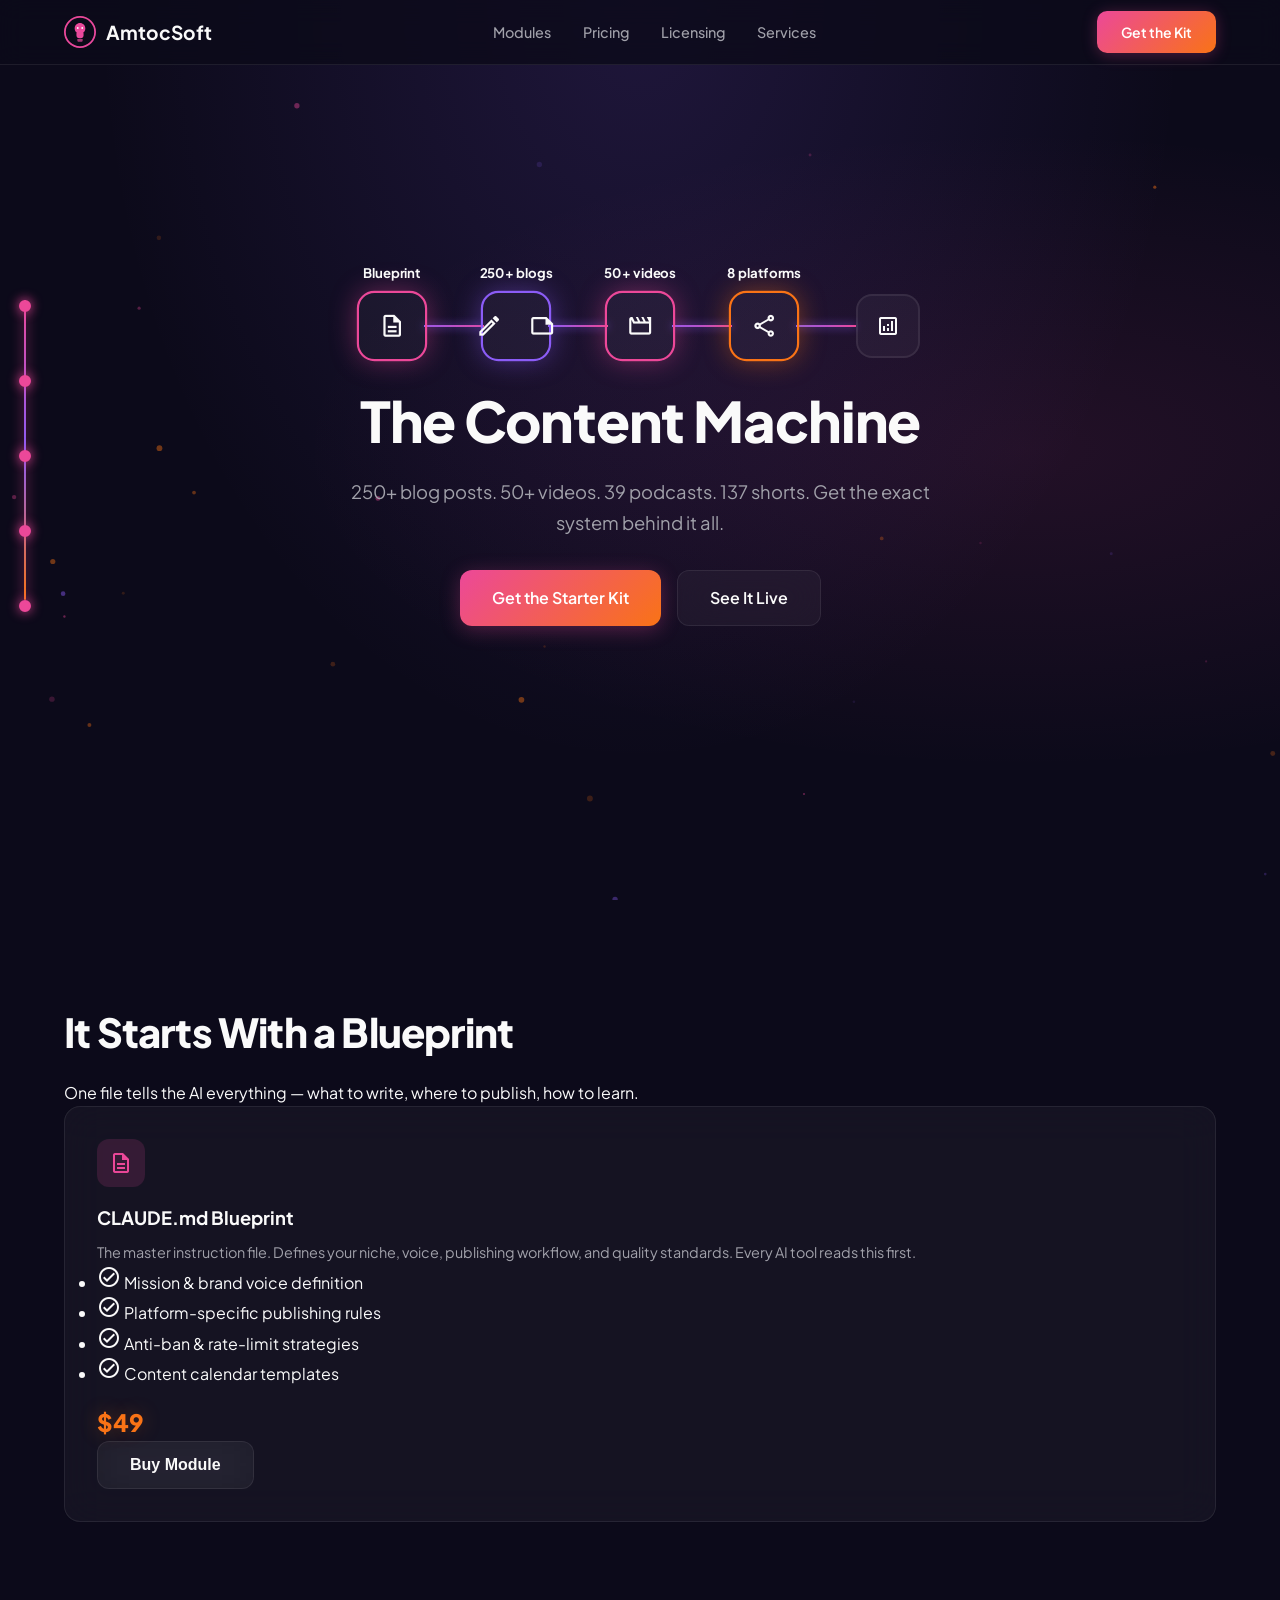
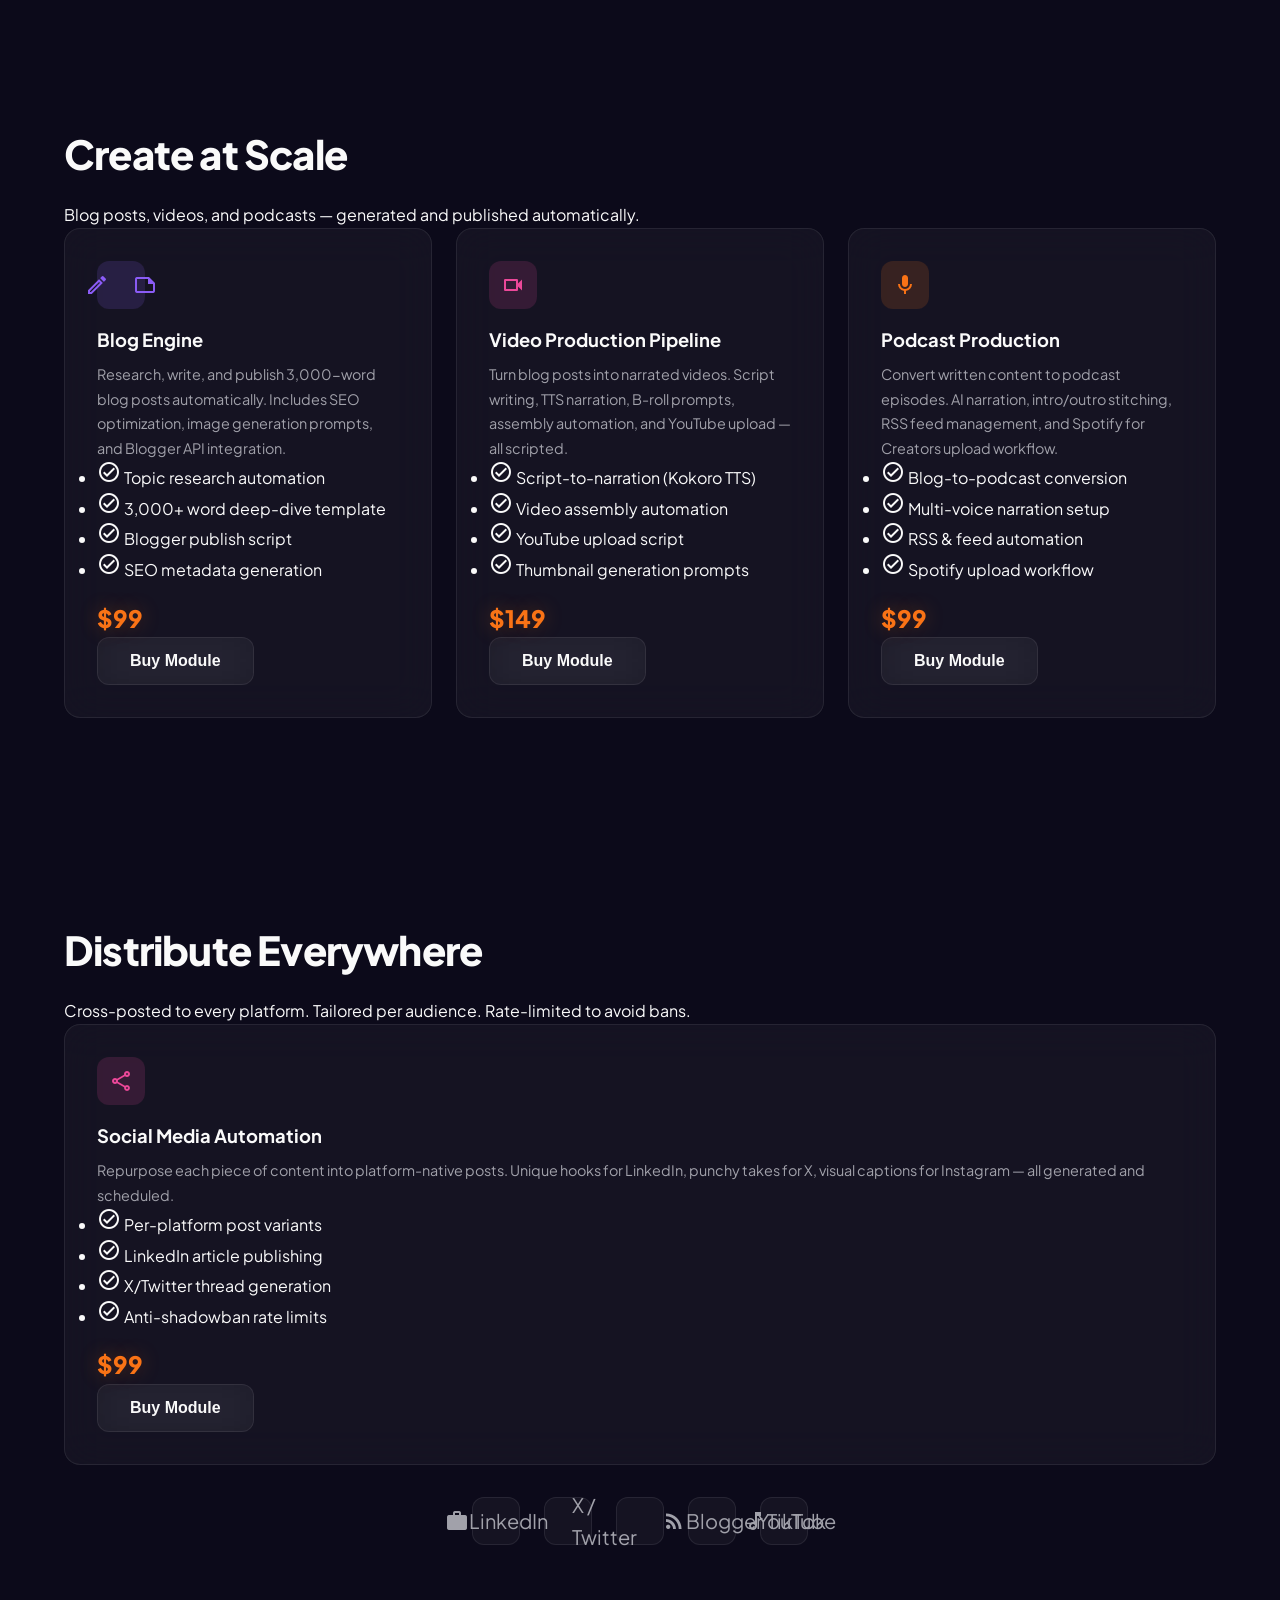
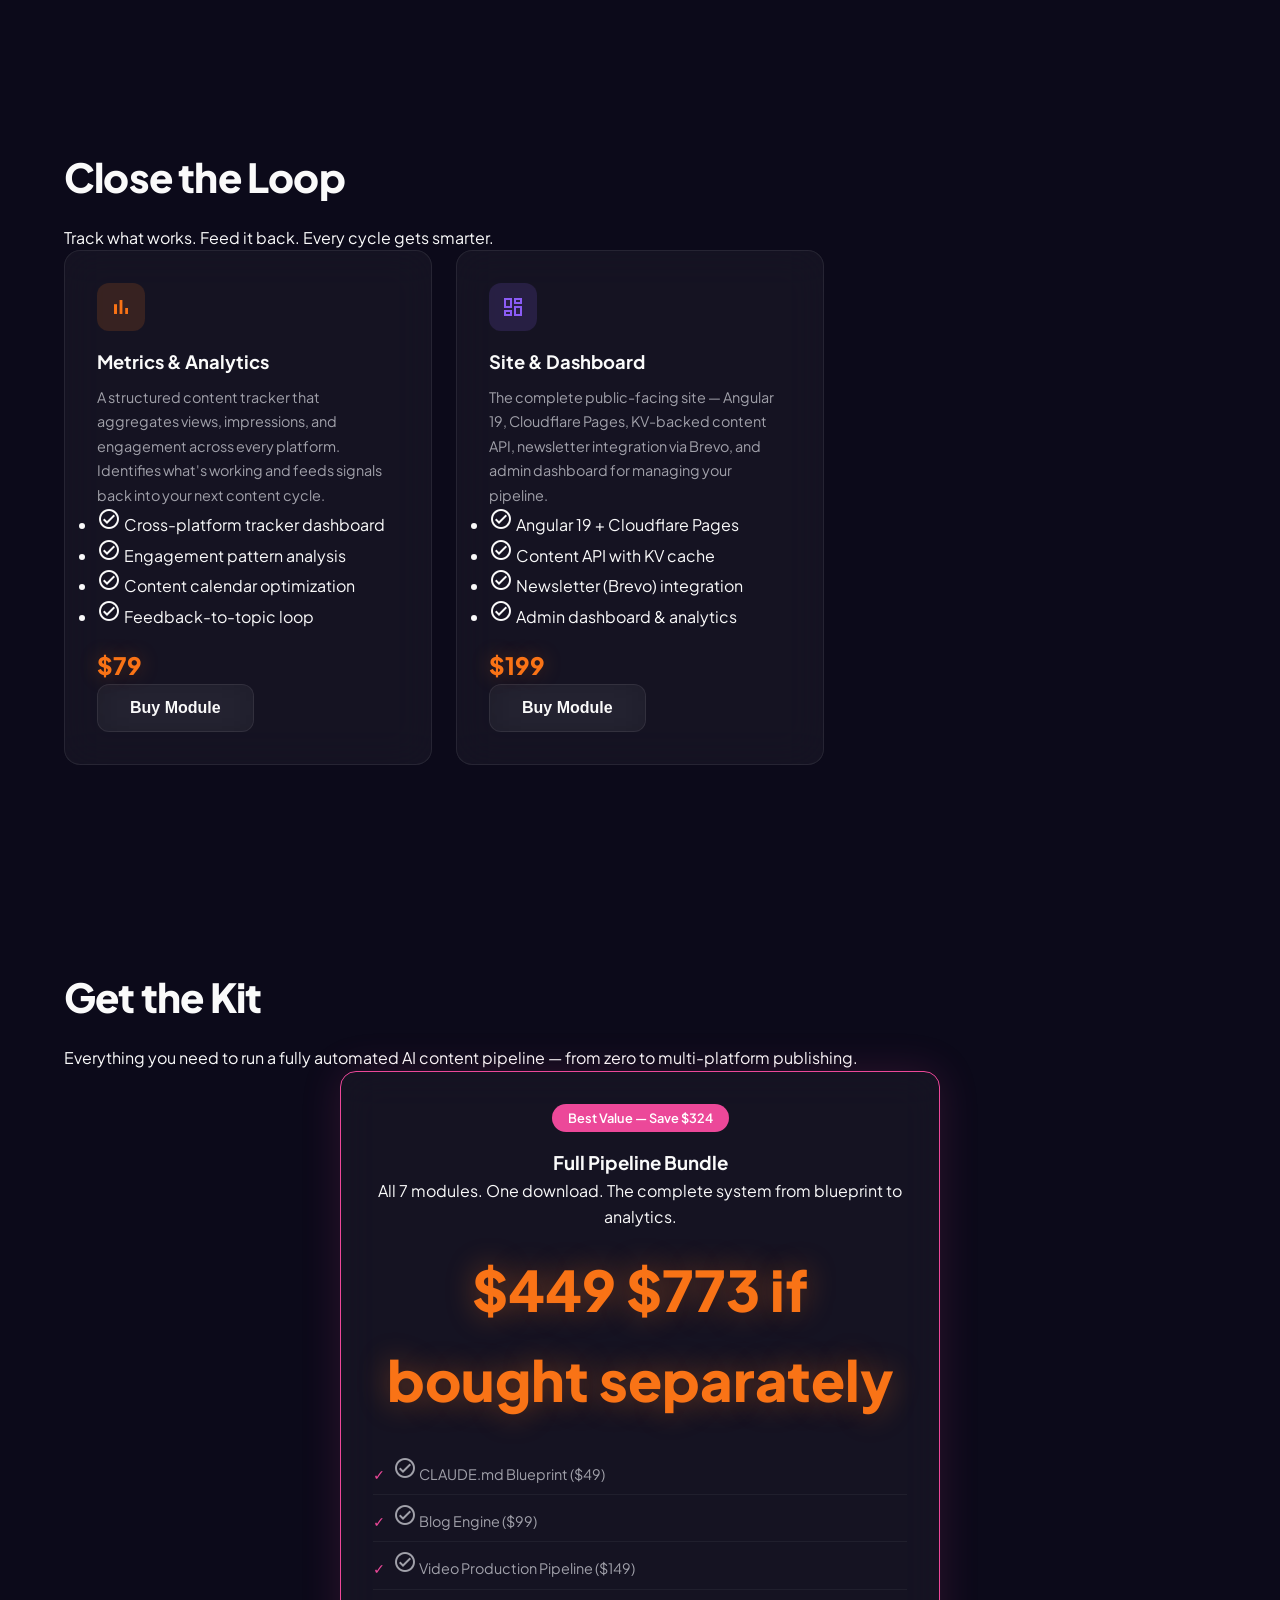
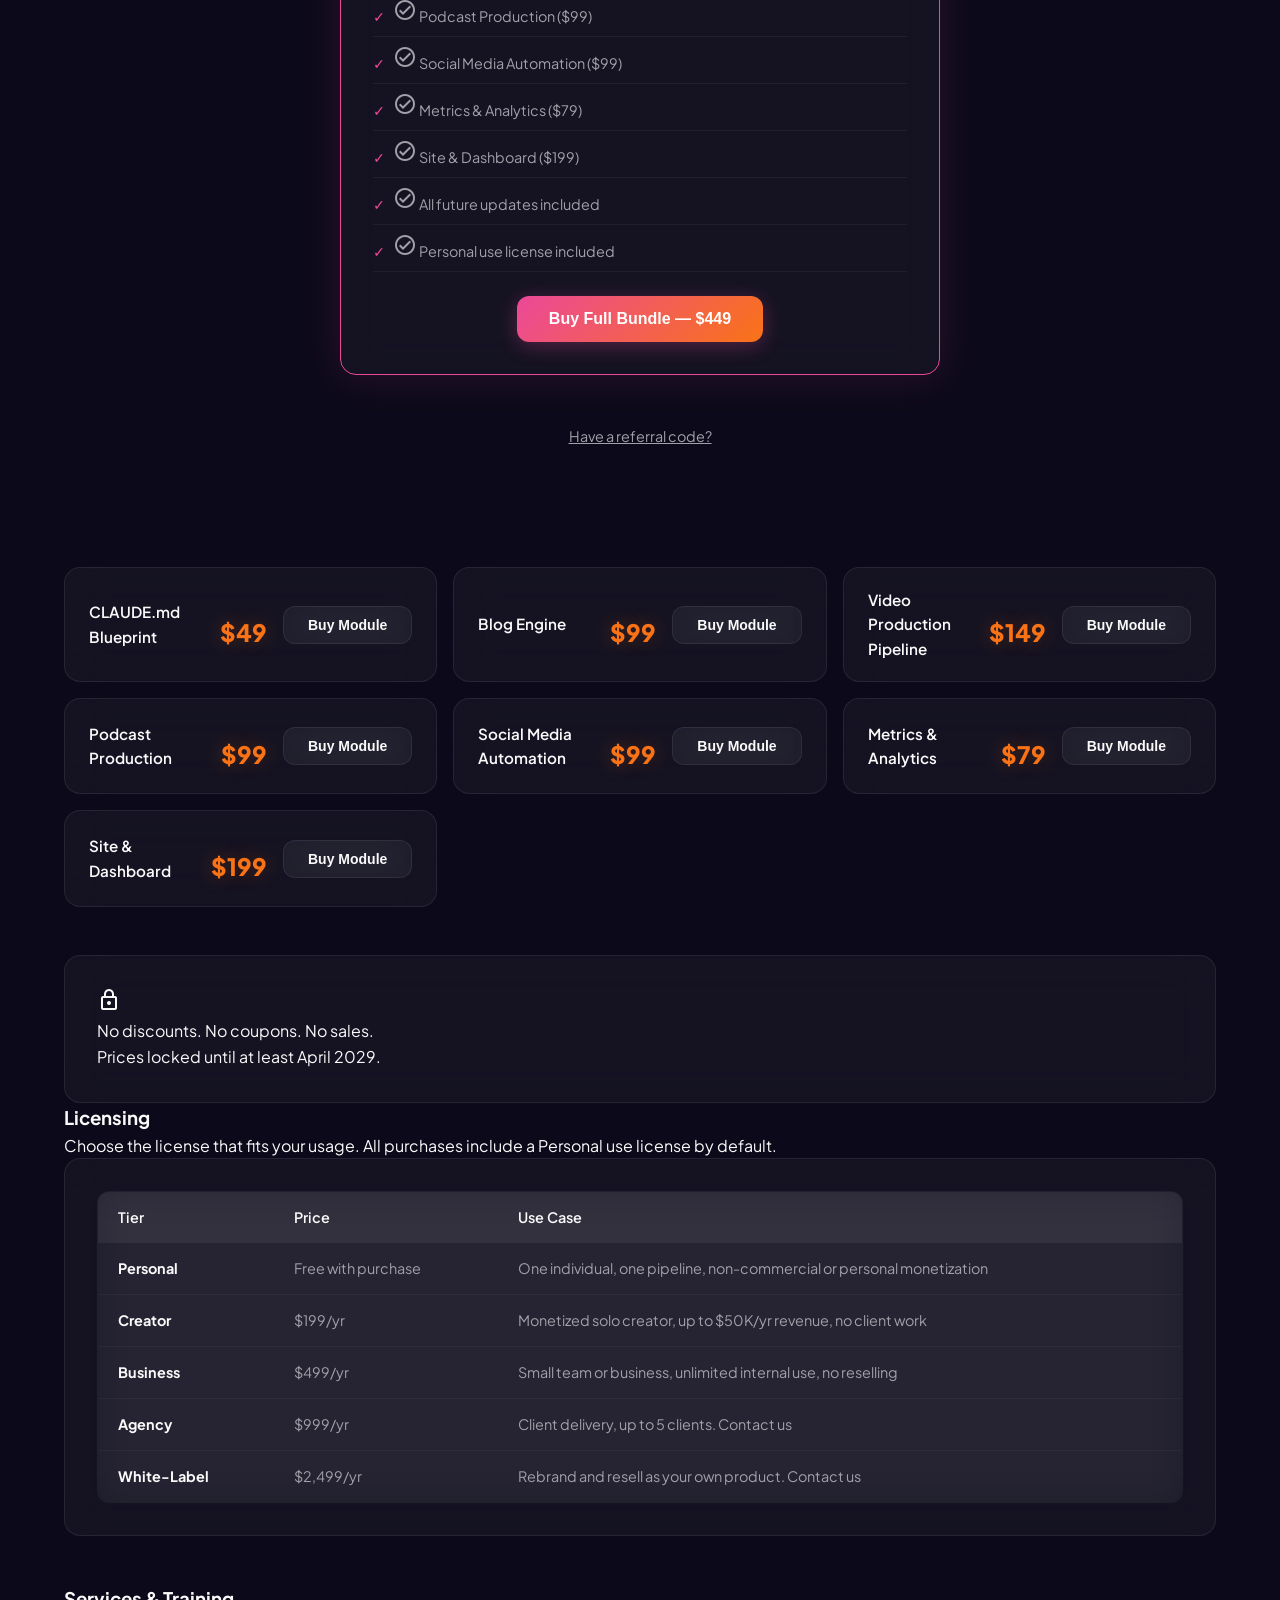
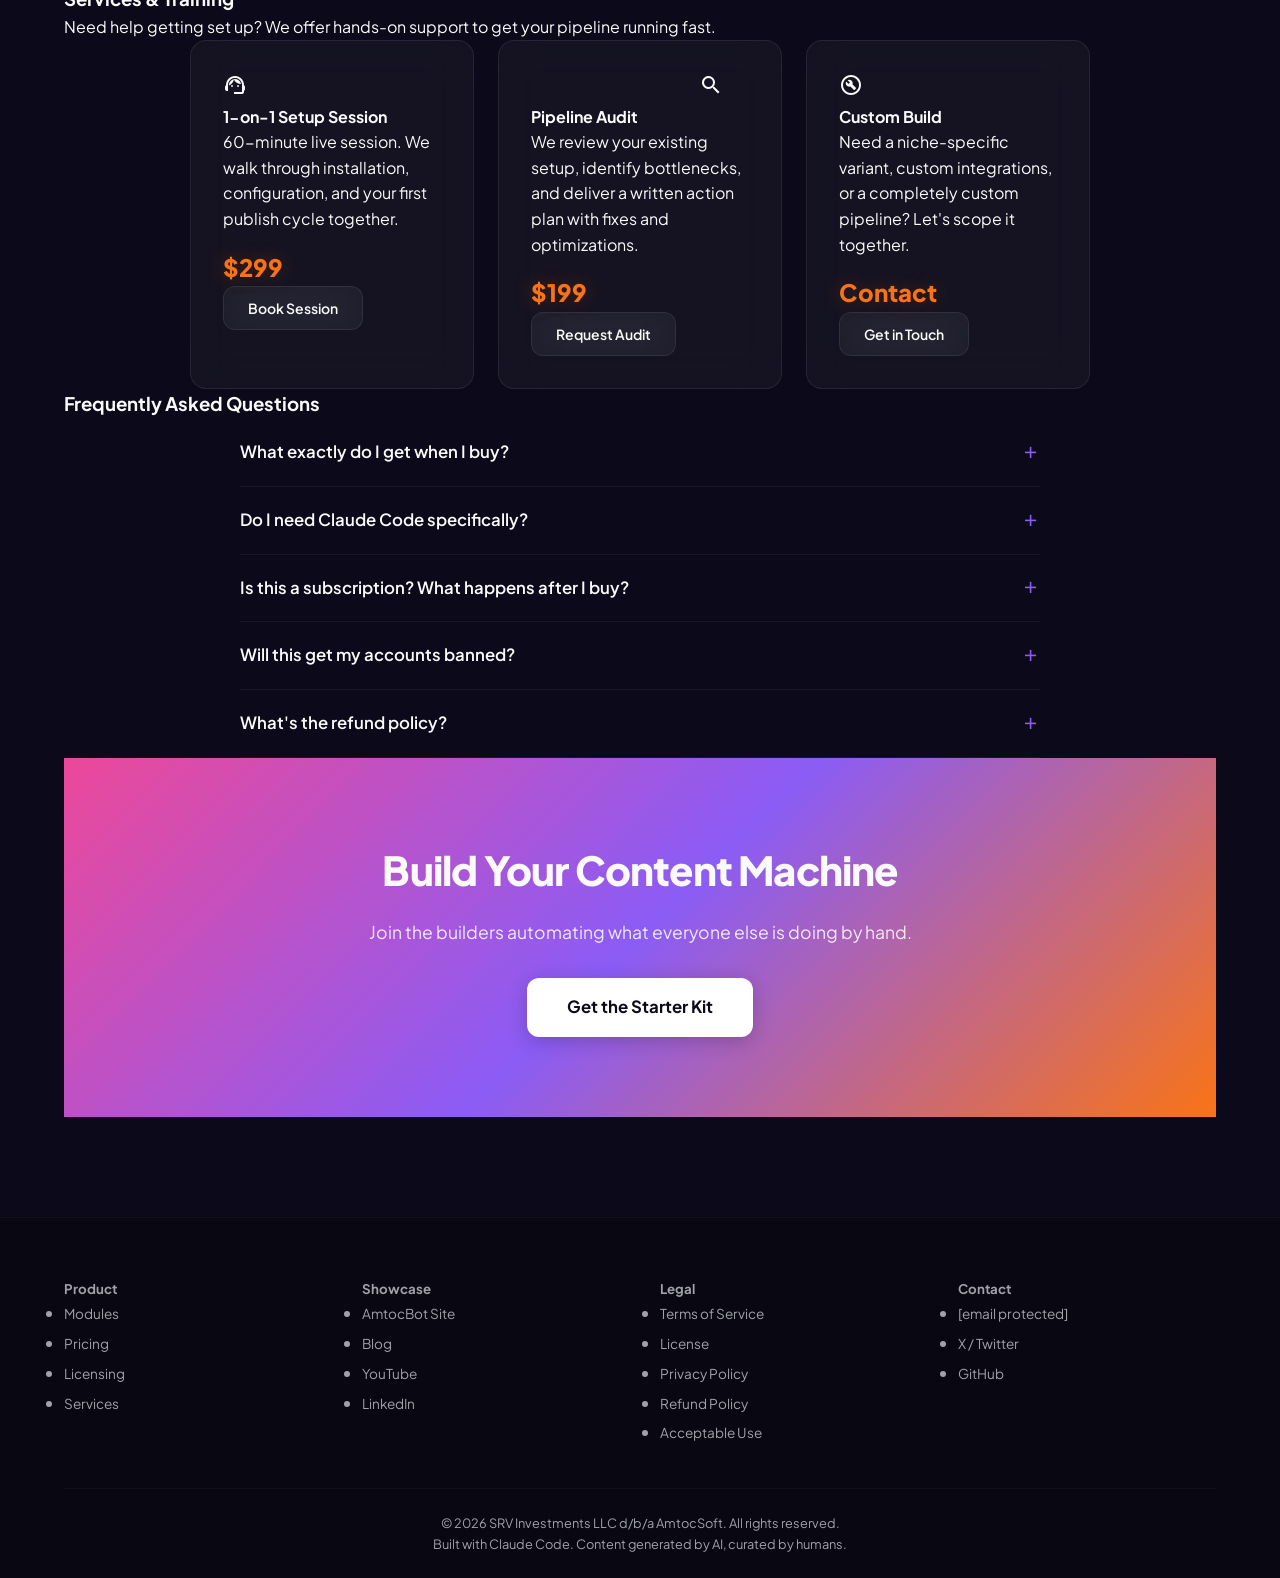
==== index.html @ dbfba42a "Initial commit: recovered amtocsoft.com source amtocsoft.com is deployed via Cloudflare Pages (proje" ====
<!DOCTYPE html>
<html lang="en" data-variant="gamma">
<head>
  <meta charset="UTF-8">
  <meta name="viewport" content="width=device-width, initial-scale=1.0">
  <title>AmtocSoft — Content Automation Pipeline Starter Kit</title>
  <meta name="description" content="250+ blog posts. 50+ videos. 39 podcasts. 137 shorts. Get the exact system, scripts, and templates used to build a fully automated AI content pipeline from scratch.">
  <meta property="og:title" content="AmtocSoft — Content Automation Pipeline Starter Kit">
  <meta property="og:description" content="The complete blueprint for building an AI-powered content machine. Modules, scripts, templates, and automation workflows.">
  <meta property="og:url" content="https://amtocsoft.com">
  <meta property="og:type" content="website">
  <meta name="twitter:card" content="summary_large_image">
  <meta name="twitter:title" content="AmtocSoft — Content Automation Pipeline Starter Kit">
  <meta name="twitter:description" content="250+ blog posts. 50+ videos. 39 podcasts. 137 shorts. The exact system behind it all.">
  <link rel="icon" href="favicon.ico" type="image/x-icon">
  <link rel="preconnect" href="https://fonts.googleapis.com">
  <link rel="preconnect" href="https://fonts.gstatic.com" crossorigin>
  <link href="https://fonts.googleapis.com/css2?family=Plus+Jakarta+Sans:wght@300;400;500;600;700;800&display=swap" rel="stylesheet">
  <link href="https://fonts.googleapis.com/icon?family=Material+Icons+Outlined" rel="stylesheet">
  <link rel="stylesheet" href="styles.css">
</head>
<body>

<!-- Particle overlay -->
<canvas id="particles-canvas"></canvas>

<!-- Pipeline progress indicator (fixed left sidebar) -->
<div class="pipeline-progress">
  <div class="pipe-line">
    <div class="pipe-fill"></div>
  </div>
  <div class="pipe-node active" data-node="0"></div>
  <div class="pipe-node" data-node="1"></div>
  <div class="pipe-node" data-node="2"></div>
  <div class="pipe-node" data-node="3"></div>
  <div class="pipe-node" data-node="4"></div>
</div>

<!-- ========== NAVIGATION ========== -->
<nav class="nav">
  <div class="container">
    <a href="#" class="nav-logo">
      <svg width="32" height="32" viewBox="0 0 36 36" fill="none" xmlns="http://www.w3.org/2000/svg" aria-hidden="true">
        <circle cx="18" cy="18" r="17" stroke="url(#logoGradA)" stroke-width="2"/>
        <path d="M12 14c0-3.3 2.7-6 6-6s6 2.7 6 6c0 2-1 3.8-2.5 4.9.3.2.5.5.5.9v2.2c0 1.7-1.3 3-3 3h-2c-1.7 0-3-1.3-3-3v-2.2c0-.4.2-.7.5-.9C13 17.8 12 16 12 14z" fill="url(#logoGradA)"/>
        <path d="M15 26h6v1.5c0 .8-.7 1.5-1.5 1.5h-3c-.8 0-1.5-.7-1.5-1.5V26z" fill="url(#logoGradA)" opacity="0.7"/>
        <circle cx="15.5" cy="13.5" r="1" fill="white"/>
        <circle cx="20.5" cy="13.5" r="1" fill="white"/>
        <defs>
          <linearGradient id="logoGradA" x1="0" y1="0" x2="36" y2="36">
            <stop offset="0%" stop-color="#ec4899"/>
            <stop offset="50%" stop-color="#8b5cf6"/>
            <stop offset="100%" stop-color="#f97316"/>
          </linearGradient>
        </defs>
      </svg>
      AmtocSoft
    </a>
    <ul class="nav-links">
      <li><a href="#modules">Modules</a></li>
      <li><a href="#pricing">Pricing</a></li>
      <li><a href="#licensing">Licensing</a></li>
      <li><a href="#services">Services</a></li>
    </ul>
    <a href="#stage-5" class="nav-cta">Get the Kit</a>
    <button class="mobile-menu-btn" aria-label="Toggle menu">&#9776;</button>
  </div>
</nav>

<main>

  <!-- ========== HERO — GAMMA: LIVING PIPELINE VARIANT ========== -->
  <section class="hero">
    <div class="container">
      <div class="pipeline-hero">
        <div class="pipeline-node pink">
          <span class="pipeline-stat">Blueprint</span>
          <span class="material-icons-outlined">description</span>
        </div>
        <div class="pipeline-connector"><div class="connector-fill"></div></div>
        <div class="pipeline-node">
          <span class="pipeline-stat">250+ blogs</span>
          <span class="material-icons-outlined">edit_note</span>
        </div>
        <div class="pipeline-connector"><div class="connector-fill"></div></div>
        <div class="pipeline-node pink">
          <span class="pipeline-stat">50+ videos</span>
          <span class="material-icons-outlined">movie</span>
        </div>
        <div class="pipeline-connector"><div class="connector-fill"></div></div>
        <div class="pipeline-node orange">
          <span class="pipeline-stat">8 platforms</span>
          <span class="material-icons-outlined">share</span>
        </div>
        <div class="pipeline-connector"><div class="connector-fill"></div></div>
        <div class="pipeline-node">
          <span class="pipeline-stat">Analytics</span>
          <span class="material-icons-outlined">analytics</span>
        </div>
      </div>
      <h1>The Content Machine</h1>
      <p class="subtitle">250+ blog posts. 50+ videos. 39 podcasts. 137 shorts. Get the exact system behind it all.</p>
      <div class="hero-ctas">
        <a href="#stage-5" class="btn-primary" data-track="hero-get-kit">Get the Starter Kit</a>
        <a href="https://amtocbot.com" class="btn-outline" target="_blank" rel="noopener" data-track="hero-see-live">See It Live</a>
      </div>
    </div>
  </section>

  <!-- ========== STAGE 1: Blueprint ========== -->
  <section class="stage" data-stage="1" id="modules">
    <div class="container">
      <div class="stage-header" data-reveal>
        <h2 class="stage-title">It Starts With a Blueprint</h2>
        <p class="stage-copy">One file tells the AI everything — what to write, where to publish, how to learn.</p>
      </div>
      <div class="stage-content" data-reveal>
        <div class="glass-card module-card">
          <div class="module-icon pink">
            <span class="material-icons-outlined">description</span>
          </div>
          <h3 class="module-name">CLAUDE.md Blueprint</h3>
          <p class="module-desc">The master instruction file. Defines your niche, voice, publishing workflow, and quality standards. Every AI tool reads this first.</p>
          <ul class="module-features">
            <li><span class="material-icons-outlined check">check_circle</span> Mission &amp; brand voice definition</li>
            <li><span class="material-icons-outlined check">check_circle</span> Platform-specific publishing rules</li>
            <li><span class="material-icons-outlined check">check_circle</span> Anti-ban &amp; rate-limit strategies</li>
            <li><span class="material-icons-outlined check">check_circle</span> Content calendar templates</li>
          </ul>
          <div class="module-price">
            <span class="price-tag">$49</span>
          </div>
          <button class="btn-outline" data-module="blueprint" data-track="buy-blueprint">Buy Module</button>
        </div>
      </div>
    </div>
  </section>

  <!-- ========== STAGE 2: Create at Scale ========== -->
  <section class="stage" data-stage="2">
    <div class="container">
      <div class="stage-header" data-reveal>
        <h2 class="stage-title">Create at Scale</h2>
        <p class="stage-copy">Blog posts, videos, and podcasts — generated and published automatically.</p>
      </div>
      <div class="stage-content card-group" data-reveal>
        <div class="glass-card module-card">
          <div class="module-icon purple">
            <span class="material-icons-outlined">edit_note</span>
          </div>
          <h3 class="module-name">Blog Engine</h3>
          <p class="module-desc">Research, write, and publish 3,000-word blog posts automatically. Includes SEO optimization, image generation prompts, and Blogger API integration.</p>
          <ul class="module-features">
            <li><span class="material-icons-outlined check">check_circle</span> Topic research automation</li>
            <li><span class="material-icons-outlined check">check_circle</span> 3,000+ word deep-dive template</li>
            <li><span class="material-icons-outlined check">check_circle</span> Blogger publish script</li>
            <li><span class="material-icons-outlined check">check_circle</span> SEO metadata generation</li>
          </ul>
          <div class="module-price">
            <span class="price-tag">$99</span>
          </div>
          <button class="btn-outline" data-module="blog" data-track="buy-blog">Buy Module</button>
        </div>
        <div class="glass-card module-card">
          <div class="module-icon pink">
            <span class="material-icons-outlined">videocam</span>
          </div>
          <h3 class="module-name">Video Production Pipeline</h3>
          <p class="module-desc">Turn blog posts into narrated videos. Script writing, TTS narration, B-roll prompts, assembly automation, and YouTube upload — all scripted.</p>
          <ul class="module-features">
            <li><span class="material-icons-outlined check">check_circle</span> Script-to-narration (Kokoro TTS)</li>
            <li><span class="material-icons-outlined check">check_circle</span> Video assembly automation</li>
            <li><span class="material-icons-outlined check">check_circle</span> YouTube upload script</li>
            <li><span class="material-icons-outlined check">check_circle</span> Thumbnail generation prompts</li>
          </ul>
          <div class="module-price">
            <span class="price-tag">$149</span>
          </div>
          <button class="btn-outline" data-module="video" data-track="buy-video">Buy Module</button>
        </div>
        <div class="glass-card module-card">
          <div class="module-icon orange">
            <span class="material-icons-outlined">mic</span>
          </div>
          <h3 class="module-name">Podcast Production</h3>
          <p class="module-desc">Convert written content to podcast episodes. AI narration, intro/outro stitching, RSS feed management, and Spotify for Creators upload workflow.</p>
          <ul class="module-features">
            <li><span class="material-icons-outlined check">check_circle</span> Blog-to-podcast conversion</li>
            <li><span class="material-icons-outlined check">check_circle</span> Multi-voice narration setup</li>
            <li><span class="material-icons-outlined check">check_circle</span> RSS &amp; feed automation</li>
            <li><span class="material-icons-outlined check">check_circle</span> Spotify upload workflow</li>
          </ul>
          <div class="module-price">
            <span class="price-tag">$99</span>
          </div>
          <button class="btn-outline" data-module="podcast" data-track="buy-podcast">Buy Module</button>
        </div>
      </div>
    </div>
  </section>

  <!-- ========== STAGE 3: Distribute Everywhere ========== -->
  <section class="stage" data-stage="3">
    <div class="container">
      <div class="stage-header" data-reveal>
        <h2 class="stage-title">Distribute Everywhere</h2>
        <p class="stage-copy">Cross-posted to every platform. Tailored per audience. Rate-limited to avoid bans.</p>
      </div>
      <div class="stage-content" data-reveal>
        <div class="glass-card module-card">
          <div class="module-icon pink">
            <span class="material-icons-outlined">share</span>
          </div>
          <h3 class="module-name">Social Media Automation</h3>
          <p class="module-desc">Repurpose each piece of content into platform-native posts. Unique hooks for LinkedIn, punchy takes for X, visual captions for Instagram — all generated and scheduled.</p>
          <ul class="module-features">
            <li><span class="material-icons-outlined check">check_circle</span> Per-platform post variants</li>
            <li><span class="material-icons-outlined check">check_circle</span> LinkedIn article publishing</li>
            <li><span class="material-icons-outlined check">check_circle</span> X/Twitter thread generation</li>
            <li><span class="material-icons-outlined check">check_circle</span> Anti-shadowban rate limits</li>
          </ul>
          <div class="module-price">
            <span class="price-tag">$99</span>
          </div>
          <button class="btn-outline" data-module="social" data-track="buy-social">Buy Module</button>
        </div>
        <div class="platform-icons" data-reveal>
          <div class="platform-icon">
            <span class="material-icons-outlined">work</span>
            <span>LinkedIn</span>
          </div>
          <div class="platform-icon">
            <span class="material-icons-outlined">tag</span>
            <span>X / Twitter</span>
          </div>
          <div class="platform-icon">
            <span class="material-icons-outlined">smart_display</span>
            <span>YouTube</span>
          </div>
          <div class="platform-icon">
            <span class="material-icons-outlined">rss_feed</span>
            <span>Blogger</span>
          </div>
          <div class="platform-icon">
            <span class="material-icons-outlined">music_note</span>
            <span>TikTok</span>
          </div>
        </div>
      </div>
    </div>
  </section>

  <!-- ========== STAGE 4: Close the Loop ========== -->
  <section class="stage" data-stage="4">
    <div class="container">
      <div class="stage-header" data-reveal>
        <h2 class="stage-title">Close the Loop</h2>
        <p class="stage-copy">Track what works. Feed it back. Every cycle gets smarter.</p>
      </div>
      <div class="stage-content card-group" data-reveal>
        <div class="glass-card module-card">
          <div class="module-icon orange">
            <span class="material-icons-outlined">bar_chart</span>
          </div>
          <h3 class="module-name">Metrics &amp; Analytics</h3>
          <p class="module-desc">A structured content tracker that aggregates views, impressions, and engagement across every platform. Identifies what's working and feeds signals back into your next content cycle.</p>
          <ul class="module-features">
            <li><span class="material-icons-outlined check">check_circle</span> Cross-platform tracker dashboard</li>
            <li><span class="material-icons-outlined check">check_circle</span> Engagement pattern analysis</li>
            <li><span class="material-icons-outlined check">check_circle</span> Content calendar optimization</li>
            <li><span class="material-icons-outlined check">check_circle</span> Feedback-to-topic loop</li>
          </ul>
          <div class="module-price">
            <span class="price-tag">$79</span>
          </div>
          <button class="btn-outline" data-module="metrics" data-track="buy-metrics">Buy Module</button>
        </div>
        <div class="glass-card module-card">
          <div class="module-icon purple">
            <span class="material-icons-outlined">dashboard</span>
          </div>
          <h3 class="module-name">Site &amp; Dashboard</h3>
          <p class="module-desc">The complete public-facing site — Angular 19, Cloudflare Pages, KV-backed content API, newsletter integration via Brevo, and admin dashboard for managing your pipeline.</p>
          <ul class="module-features">
            <li><span class="material-icons-outlined check">check_circle</span> Angular 19 + Cloudflare Pages</li>
            <li><span class="material-icons-outlined check">check_circle</span> Content API with KV cache</li>
            <li><span class="material-icons-outlined check">check_circle</span> Newsletter (Brevo) integration</li>
            <li><span class="material-icons-outlined check">check_circle</span> Admin dashboard &amp; analytics</li>
          </ul>
          <div class="module-price">
            <span class="price-tag">$199</span>
          </div>
          <button class="btn-outline" data-module="site" data-track="buy-site">Buy Module</button>
        </div>
      </div>
    </div>
  </section>

  <!-- ========== STAGE 5: Get the Kit ========== -->
  <section class="stage" id="stage-5" data-reveal>
    <div class="container">

      <!-- Stage Header -->
      <div class="stage-header" data-reveal>
        <h2 class="stage-title">Get the Kit</h2>
        <p class="stage-copy">Everything you need to run a fully automated AI content pipeline — from zero to multi-platform publishing.</p>
      </div>

      <!-- Bundle Card -->
      <div id="pricing" class="glass-card bundle-card" data-reveal>
        <div class="bundle-badge">Best Value — Save $324</div>
        <h3 class="bundle-title">Full Pipeline Bundle</h3>
        <p class="bundle-desc">All 7 modules. One download. The complete system from blueprint to analytics.</p>
        <div class="bundle-price">
          <span class="price-tag large">$449</span>
          <span class="price-compare">$773 if bought separately</span>
        </div>
        <ul class="bundle-features">
          <li><span class="material-icons-outlined check">check_circle</span> CLAUDE.md Blueprint ($49)</li>
          <li><span class="material-icons-outlined check">check_circle</span> Blog Engine ($99)</li>
          <li><span class="material-icons-outlined check">check_circle</span> Video Production Pipeline ($149)</li>
          <li><span class="material-icons-outlined check">check_circle</span> Podcast Production ($99)</li>
          <li><span class="material-icons-outlined check">check_circle</span> Social Media Automation ($99)</li>
          <li><span class="material-icons-outlined check">check_circle</span> Metrics &amp; Analytics ($79)</li>
          <li><span class="material-icons-outlined check">check_circle</span> Site &amp; Dashboard ($199)</li>
          <li><span class="material-icons-outlined check">check_circle</span> All future updates included</li>
          <li><span class="material-icons-outlined check">check_circle</span> Personal use license included</li>
        </ul>
        <button class="btn-primary btn-full" data-module="bundle" data-track="buy-bundle">Buy Full Bundle — $449</button>
      </div>

      <!-- Referral Code -->
      <div class="referral-section section-block" data-reveal>
        <button class="referral-toggle" id="referral-toggle">Have a referral code?</button>
        <div class="referral-input-row" id="referral-input-row">
          <input class="referral-input" id="referral-code-input" type="text" placeholder="REF-XXXXXXXX" maxlength="12" autocomplete="off">
          <button class="referral-apply" id="referral-apply">Apply</button>
        </div>
        <div class="referral-status" id="referral-status"></div>
      </div>

      <!-- Individual Module Grid -->
      <div class="stage-header" data-reveal style="margin-top: 4rem;">
        <h3 class="section-subtitle">Or Buy Individual Modules</h3>
      </div>
      <div class="module-grid" data-reveal>
        <div class="module-buy-card glass-card">
          <h4>CLAUDE.md Blueprint</h4>
          <div class="module-price"><span class="price-tag">$49</span></div>
          <button class="btn-outline btn-sm" data-module="blueprint" data-track="buy-blueprint">Buy Module</button>
        </div>
        <div class="module-buy-card glass-card">
          <h4>Blog Engine</h4>
          <div class="module-price"><span class="price-tag">$99</span></div>
          <button class="btn-outline btn-sm" data-module="blog" data-track="buy-blog">Buy Module</button>
        </div>
        <div class="module-buy-card glass-card">
          <h4>Video Production Pipeline</h4>
          <div class="module-price"><span class="price-tag">$149</span></div>
          <button class="btn-outline btn-sm" data-module="video" data-track="buy-video">Buy Module</button>
        </div>
        <div class="module-buy-card glass-card">
          <h4>Podcast Production</h4>
          <div class="module-price"><span class="price-tag">$99</span></div>
          <button class="btn-outline btn-sm" data-module="podcast" data-track="buy-podcast">Buy Module</button>
        </div>
        <div class="module-buy-card glass-card">
          <h4>Social Media Automation</h4>
          <div class="module-price"><span class="price-tag">$99</span></div>
          <button class="btn-outline btn-sm" data-module="social" data-track="buy-social">Buy Module</button>
        </div>
        <div class="module-buy-card glass-card">
          <h4>Metrics &amp; Analytics</h4>
          <div class="module-price"><span class="price-tag">$79</span></div>
          <button class="btn-outline btn-sm" data-module="metrics" data-track="buy-metrics">Buy Module</button>
        </div>
        <div class="module-buy-card glass-card">
          <h4>Site &amp; Dashboard</h4>
          <div class="module-price"><span class="price-tag">$199</span></div>
          <button class="btn-outline btn-sm" data-module="site" data-track="buy-site">Buy Module</button>
        </div>
      </div>

      <!-- Fixed Price Badge -->
      <div class="price-badge glass-card" data-reveal>
        <span class="material-icons-outlined lock-icon">lock</span>
        <p>No discounts. No coupons. No sales.<br>Prices locked until at least April 2029.</p>
      </div>

      <!-- Licensing Section -->
      <div id="licensing" class="section-block" data-reveal>
        <div class="stage-header">
          <h3 class="section-subtitle">Licensing</h3>
          <p class="stage-copy">Choose the license that fits your usage. All purchases include a Personal use license by default.</p>
        </div>
        <div class="glass-card license-table-wrap">
          <table class="license-table">
            <thead>
              <tr>
                <th>Tier</th>
                <th>Price</th>
                <th>Use Case</th>
              </tr>
            </thead>
            <tbody>
              <tr>
                <td><strong>Personal</strong></td>
                <td class="price-cell">Free <span class="price-note">with purchase</span></td>
                <td>One individual, one pipeline, non-commercial or personal monetization</td>
              </tr>
              <tr>
                <td><strong>Creator</strong></td>
                <td class="price-cell"><span class="price-tag small">$199</span><span class="price-note">/yr</span></td>
                <td>Monetized solo creator, up to $50K/yr revenue, no client work</td>
              </tr>
              <tr>
                <td><strong>Business</strong></td>
                <td class="price-cell"><span class="price-tag small">$499</span><span class="price-note">/yr</span></td>
                <td>Small team or business, unlimited internal use, no reselling</td>
              </tr>
              <tr>
                <td><strong>Agency</strong></td>
                <td class="price-cell"><span class="price-tag small">$999</span><span class="price-note">/yr</span></td>
                <td>Client delivery, up to 5 clients. <a href="/cdn-cgi/l/email-protection#b6ded3dadad9f6d7dbc2d9d5d4d9c298d5d9db" class="contact-link">Contact us</a></td>
              </tr>
              <tr>
                <td><strong>White-Label</strong></td>
                <td class="price-cell"><span class="price-tag small">$2,499</span><span class="price-note">/yr</span></td>
                <td>Rebrand and resell as your own product. <a href="/cdn-cgi/l/email-protection#97fff2fbfbf8d7f6fae3f8f4f5f8e3b9f4f8fa" class="contact-link">Contact us</a></td>
              </tr>
            </tbody>
          </table>
        </div>
      </div>

      <!-- Services Section -->
      <div id="services" class="section-block" data-reveal>
        <div class="stage-header">
          <h3 class="section-subtitle">Services &amp; Training</h3>
          <p class="stage-copy">Need help getting set up? We offer hands-on support to get your pipeline running fast.</p>
        </div>
        <div class="card-group services-grid">
          <div class="glass-card service-card" data-reveal>
            <span class="material-icons-outlined service-icon">support_agent</span>
            <h4>1-on-1 Setup Session</h4>
            <p>60-minute live session. We walk through installation, configuration, and your first publish cycle together.</p>
            <div class="module-price"><span class="price-tag">$299</span></div>
            <a href="https://cal.com/toc-am-2026?subject=Setup+Session" class="btn-outline btn-sm">Book Session</a>
          </div>
          <div class="glass-card service-card" data-reveal>
            <span class="material-icons-outlined service-icon">manage_search</span>
            <h4>Pipeline Audit</h4>
            <p>We review your existing setup, identify bottlenecks, and deliver a written action plan with fixes and optimizations.</p>
            <div class="module-price"><span class="price-tag">$199</span></div>
            <a href="https://cal.com/toc-am-2026?subject=Pipeline+Audit" class="btn-outline btn-sm">Request Audit</a>
          </div>
          <div class="glass-card service-card" data-reveal>
            <span class="material-icons-outlined service-icon">build_circle</span>
            <h4>Custom Build</h4>
            <p>Need a niche-specific variant, custom integrations, or a completely custom pipeline? Let's scope it together.</p>
            <div class="module-price"><span class="price-tag contact">Contact</span></div>
            <a href="https://cal.com/toc-am-2026?subject=Custom+Build" class="btn-outline btn-sm">Get in Touch</a>
          </div>
        </div>
      </div>

      <!-- Reviews Section -->
      <div class="reviews-section section-block hidden" id="reviews-section" data-reveal>
        <div class="stage-header">
          <h3 class="section-subtitle">What Buyers Are Saying</h3>
        </div>
        <div class="reviews-grid" id="reviews-grid"></div>
        <div style="text-align:center; margin-top:1rem;">
          <button class="review-leave-link" id="review-leave-btn">Leave a review &#x2192;</button>
        </div>
        <div class="review-form-section hidden" id="review-form-section">
          <h4>Share Your Experience</h4>
          <div class="star-rating">
            <span>&#9733;</span><span>&#9733;</span><span>&#9733;</span><span>&#9733;</span><span>&#9733;</span>
          </div>
          <div class="review-form">
            <input type="text" name="title" placeholder="Review title (max 100 chars)" maxlength="100">
            <textarea name="body" placeholder="Your review (max 500 chars)" maxlength="500"></textarea>
            <div class="form-row">
              <input type="text" name="name" placeholder="Your name">
              <input type="email" name="email" placeholder="Your email (not shown)">
            </div>
            <input type="hidden" name="module" value="">
            <button class="review-form-submit">Submit Review</button>
            <div class="review-form-status"></div>
          </div>
        </div>
      </div>

      <!-- FAQ Section -->
      <div class="section-block" data-reveal>
        <div class="stage-header">
          <h3 class="section-subtitle">Frequently Asked Questions</h3>
        </div>
        <div class="faq-list">

          <div class="faq-item">
            <button class="faq-question">
              What exactly do I get when I buy?
              <span class="faq-icon material-icons-outlined">add</span>
            </button>
            <div class="faq-answer">
              <p>You get a ZIP download containing all the Markdown files, Python scripts, prompt templates, session logs, and workflow documentation that power the AmtocSoft pipeline. Everything is fully readable — no compiled code, no black boxes. You can study it, adapt it, and run it with Claude Code or any compatible AI coding tool.</p>
            </div>
          </div>

          <div class="faq-item">
            <button class="faq-question">
              Do I need Claude Code specifically?
              <span class="faq-icon material-icons-outlined">add</span>
            </button>
            <div class="faq-answer">
              <p>The system is designed and tested with Claude Code (Anthropic's CLI). Many workflows will adapt to other AI coding tools like Cursor or Copilot, but you'll get the best results with Claude Code. A Claude Pro subscription ($20/mo) is recommended for the best throughput.</p>
            </div>
          </div>

          <div class="faq-item">
            <button class="faq-question">
              Is this a subscription? What happens after I buy?
              <span class="faq-icon material-icons-outlined">add</span>
            </button>
            <div class="faq-answer">
              <p>The modules are one-time purchases. Licensing tiers (Creator and above) are annual. There are no hidden fees. You receive the files, they're yours. Future updates to the bundle are included for bundle purchasers.</p>
            </div>
          </div>

          <div class="faq-item">
            <button class="faq-question">
              Will this get my accounts banned?
              <span class="faq-icon material-icons-outlined">add</span>
            </button>
            <div class="faq-answer">
              <p>The system is built around platform-safe publishing. Rate limits, unique content per platform, and human-in-the-loop review steps are baked in. The CLAUDE.md Blueprint includes explicit anti-ban strategies. That said, AI content policies vary and evolve — you are responsible for complying with each platform's terms of service.</p>
            </div>
          </div>

          <div class="faq-item">
            <button class="faq-question">
              What's the refund policy?
              <span class="faq-icon material-icons-outlined">add</span>
            </button>
            <div class="faq-answer">
              <p>Digital downloads are non-refundable once delivered. If you experience a technical issue with delivery, contact <a href="/cdn-cgi/l/email-protection#422a272e2e2d02232f362d21202d366c212d2f"><span class="__cf_email__" data-cfemail="771f121b1b1837161a0318141518035914181a">[email&#160;protected]</span></a> within 7 days. See the full <a href="/refund-policy">Refund Policy</a> for details.</p>
            </div>
          </div>

        </div>
      </div>

      <!-- Final CTA -->
      <div class="final-cta" data-reveal>
        <h2>Build Your Content Machine</h2>
        <p>Join the builders automating what everyone else is doing by hand.</p>
        <a href="#pricing" class="btn-white" data-track="final-cta-get-kit">Get the Starter Kit</a>
      </div>

    </div>
  </section>

</main>

<!-- ========== FOOTER ========== -->
<footer class="footer">
  <div class="container">
    <div class="footer-grid">
      <div class="footer-col">
        <h5 class="footer-heading">Product</h5>
        <ul>
          <li><a href="#modules">Modules</a></li>
          <li><a href="#pricing">Pricing</a></li>
          <li><a href="#licensing">Licensing</a></li>
          <li><a href="#services">Services</a></li>
        </ul>
      </div>
      <div class="footer-col">
        <h5 class="footer-heading">Showcase</h5>
        <ul>
          <li><a href="https://amtocbot.com" target="_blank" rel="noopener">AmtocBot Site</a></li>
          <li><a href="https://amtocsoft.blogspot.com" target="_blank" rel="noopener">Blog</a></li>
          <li><a href="https://youtube.com/@quietsentinelshadow" target="_blank" rel="noopener">YouTube</a></li>
          <li><a href="https://linkedin.com/in/toc-am-b301373b4/" target="_blank" rel="noopener">LinkedIn</a></li>
        </ul>
      </div>
      <div class="footer-col">
        <h5 class="footer-heading">Legal</h5>
        <ul>
          <li><a href="/terms">Terms of Service</a></li>
          <li><a href="/license">License</a></li>
          <li><a href="/privacy">Privacy Policy</a></li>
          <li><a href="/refund-policy">Refund Policy</a></li>
          <li><a href="/acceptable-use">Acceptable Use</a></li>
        </ul>
      </div>
      <div class="footer-col">
        <h5 class="footer-heading">Contact</h5>
        <ul>
          <li><a href="/cdn-cgi/l/email-protection#68000d0404072809051c070b0a071c460b0705"><span class="__cf_email__" data-cfemail="2b434e4747446b4a465f444849445f05484446">[email&#160;protected]</span></a></li>
          <li><a href="https://x.com/AmToc96282" target="_blank" rel="noopener">X / Twitter</a></li>
          <li><a href="https://github.com/amtocbot-droid" target="_blank" rel="noopener">GitHub</a></li>
        </ul>
      </div>
    </div>
    <div class="footer-bottom">
      <p>&copy; 2026 SRV Investments LLC d/b/a AmtocSoft. All rights reserved.</p>
      <p class="footer-note">Built with Claude Code. Content generated by AI, curated by humans.</p>
    </div>
  </div>
</footer>

<script data-cfasync="false" src="/cdn-cgi/scripts/5c5dd728/cloudflare-static/email-decode.min.js"></script><script src="https://js.stripe.com/v3/"></script>
<script src="script.js"></script>
<script src="analytics.js"></script>
</body>
</html>
---- styles.css ----
/* ============================
   1. Design Tokens
   ============================ */
:root {
  /* Backgrounds */
  --bg-deep: #0c0a1a;
  --bg-surface: #110e24;
  --bg-card: rgba(255, 255, 255, 0.04);

  /* Neon accents */
  --glow-pink: #ec4899;
  --glow-purple: #8b5cf6;
  --glow-orange: #f97316;
  --glow-coral: #fb7185;

  /* Text */
  --text-primary: #fafafa;
  --text-secondary: #a1a1aa;
  --text-dim: #52525b;

  /* Glass */
  --glass-border: rgba(255, 255, 255, 0.08);
  --glass-border-hover: rgba(255, 255, 255, 0.15);
  --glass-blur: blur(20px);

  /* Fonts */
  --font-sans: 'Plus Jakarta Sans', system-ui, sans-serif;
  --font-mono: 'JetBrains Mono', 'Fira Code', monospace;
}

/* ============================
   2. Reset & Base
   ============================ */
*, *::before, *::after { box-sizing: border-box; margin: 0; padding: 0; }
html { scroll-behavior: smooth; }
body {
  background: var(--bg-deep);
  color: var(--text-primary);
  font-family: var(--font-sans);
  line-height: 1.6;
  -webkit-font-smoothing: antialiased;
  overflow-x: hidden;
}
img { max-width: 100%; display: block; }
a { color: inherit; text-decoration: none; }

/* ============================
   3. Layout
   ============================ */
.container { max-width: 1200px; margin: 0 auto; padding: 0 24px; }
.stage { padding: 100px 0; min-height: 80vh; position: relative; }

/* ============================
   4. Navigation
   ============================ */
.nav {
  position: fixed;
  top: 0; left: 0; right: 0;
  z-index: 1000;
  backdrop-filter: blur(12px);
  -webkit-backdrop-filter: blur(12px);
  background: rgba(12, 10, 26, 0.8);
  border-bottom: 1px solid var(--glass-border);
  transition: box-shadow 0.3s ease;
}
.nav.scrolled { box-shadow: 0 2px 20px rgba(0, 0, 0, 0.3); }
.nav .container {
  display: flex; justify-content: space-between; align-items: center; height: 64px;
}
.nav-logo {
  display: flex; align-items: center; gap: 10px;
  font-weight: 700; font-size: 1.2rem; color: var(--text-primary);
}
.nav-links { display: none; list-style: none; gap: 32px; }
.nav-links a {
  color: var(--text-secondary); font-size: 0.9rem; font-weight: 500;
  transition: color 0.2s ease;
}
.nav-links a:hover { color: var(--glow-pink); }
.nav-cta {
  display: inline-flex; align-items: center;
  background: linear-gradient(135deg, var(--glow-pink), var(--glow-orange));
  color: white; padding: 10px 24px; border-radius: 10px;
  font-weight: 600; font-size: 0.875rem; border: none; cursor: pointer;
  transition: transform 0.2s ease, box-shadow 0.2s ease;
  box-shadow: 0 2px 15px rgba(236, 72, 153, 0.3);
}
.nav-cta:hover {
  transform: translateY(-1px);
  box-shadow: 0 4px 20px rgba(236, 72, 153, 0.45);
}
.mobile-menu-btn {
  display: block; background: none; border: none;
  font-size: 1.5rem; cursor: pointer; color: var(--text-primary); padding: 4px;
}

/* ============================
   5. Hero (shared)
   ============================ */
.hero {
  min-height: 100vh; display: flex; align-items: center; justify-content: center;
  text-align: center; position: relative; overflow: hidden;
  padding: 80px 0 60px;
  background: radial-gradient(ellipse at 50% 0%, rgba(139, 92, 246, 0.15) 0%, transparent 60%),
              radial-gradient(ellipse at 80% 50%, rgba(236, 72, 153, 0.1) 0%, transparent 50%),
              var(--bg-deep);
}
.hero .container { position: relative; z-index: 2; }
.hero h1 {
  font-size: 2.2rem; font-weight: 800; line-height: 1.1;
  max-width: 800px; margin: 0 auto; letter-spacing: -0.02em;
}
.hero p.subtitle {
  font-size: 1rem; color: var(--text-secondary);
  max-width: 600px; margin: 24px auto 0; line-height: 1.7;
}
.hero-ctas {
  display: flex; gap: 16px; justify-content: center; margin-top: 32px; flex-wrap: wrap;
}
#particles-canvas {
  position: fixed; top: 0; left: 0; width: 100%; height: 100%;
  z-index: 1; pointer-events: none;
}

/* ============================
   6. Buttons
   ============================ */
.btn-primary {
  display: inline-flex; align-items: center; justify-content: center;
  background: linear-gradient(135deg, var(--glow-pink), var(--glow-orange));
  color: white; padding: 14px 32px; border-radius: 12px;
  font-weight: 600; font-size: 1rem; border: none; cursor: pointer;
  transition: transform 0.2s ease, box-shadow 0.2s ease;
  box-shadow: 0 4px 20px rgba(236, 72, 153, 0.3);
}
.btn-primary:hover {
  transform: translateY(-2px);
  box-shadow: 0 8px 30px rgba(236, 72, 153, 0.45);
}
.btn-outline {
  display: inline-flex; align-items: center; justify-content: center;
  background: var(--bg-card); backdrop-filter: var(--glass-blur);
  -webkit-backdrop-filter: var(--glass-blur);
  border: 1px solid var(--glass-border); color: var(--text-primary);
  padding: 14px 32px; border-radius: 12px; font-weight: 600; font-size: 1rem;
  cursor: pointer; transition: border-color 0.2s ease, background 0.2s ease;
}
.btn-outline:hover {
  border-color: var(--glass-border-hover);
  background: rgba(255, 255, 255, 0.06);
}
.btn-sm { padding: 10px 24px; font-size: 0.875rem; }
.btn-block { width: 100%; }

/* ============================
   7. Glass Card
   ============================ */
.glass-card {
  background: var(--bg-card); backdrop-filter: var(--glass-blur);
  -webkit-backdrop-filter: var(--glass-blur);
  border: 1px solid var(--glass-border); border-radius: 16px; padding: 32px;
  transition: border-color 0.3s ease, box-shadow 0.3s ease, transform 0.3s ease;
}
.glass-card:hover {
  border-color: var(--glass-border-hover);
  box-shadow: 0 8px 32px rgba(0, 0, 0, 0.3);
  transform: translateY(-4px);
}

/* ============================
   8. Pipeline Progress Indicator
   ============================ */
.pipeline-progress {
  position: fixed; left: 24px; top: 50%; transform: translateY(-50%);
  z-index: 100; display: none;
}
.pipeline-progress .pipe-line {
  width: 2px; height: 300px; background: rgba(255, 255, 255, 0.06);
  border-radius: 1px; position: relative;
}
.pipeline-progress .pipe-fill {
  position: absolute; top: 0; left: 0; width: 100%;
  height: 0%; border-radius: 1px;
  background: linear-gradient(180deg, var(--glow-pink), var(--glow-purple), var(--glow-orange));
  box-shadow: 0 0 12px var(--glow-pink);
  transition: height 0.6s ease;
}
.pipeline-progress .pipe-node {
  width: 12px; height: 12px; border-radius: 50%;
  background: rgba(255, 255, 255, 0.1); border: 2px solid rgba(255, 255, 255, 0.1);
  position: absolute; left: -5px;
  transition: background 0.4s ease, border-color 0.4s ease, box-shadow 0.4s ease;
}
.pipeline-progress .pipe-node.active {
  background: var(--glow-pink); border-color: var(--glow-pink);
  box-shadow: 0 0 12px var(--glow-pink);
}
.pipeline-progress .pipe-node:nth-child(3) { top: 0; }
.pipeline-progress .pipe-node:nth-child(4) { top: 25%; }
.pipeline-progress .pipe-node:nth-child(5) { top: 50%; }
.pipeline-progress .pipe-node:nth-child(6) { top: 75%; }
.pipeline-progress .pipe-node:nth-child(7) { top: 100%; }

/* ============================
   9. Stage Animations
   ============================ */
.stage-content { opacity: 0; transform: translateY(40px); transition: opacity 0.8s ease, transform 0.8s ease; }
.stage.stage-active .stage-content { opacity: 1; transform: translateY(0); }

.stage-title {
  font-size: 2.2rem; font-weight: 800; letter-spacing: -0.02em; margin-bottom: 16px;
}
.stage-subtitle {
  color: var(--text-secondary); font-size: 1.1rem; max-width: 600px;
  margin-bottom: 48px; line-height: 1.7;
}

/* Staggered card entrance */
.card-group .glass-card { opacity: 0; transform: translateY(30px); }
.stage.stage-active .card-group .glass-card {
  opacity: 1; transform: translateY(0);
}
.stage.stage-active .card-group .glass-card:nth-child(1) { transition-delay: 0.1s; }
.stage.stage-active .card-group .glass-card:nth-child(2) { transition-delay: 0.25s; }
.stage.stage-active .card-group .glass-card:nth-child(3) { transition-delay: 0.4s; }

.card-group {
  display: grid; grid-template-columns: 1fr; gap: 24px;
}

/* ============================
   10. Module Cards
   ============================ */
.module-icon {
  width: 48px; height: 48px; border-radius: 12px;
  display: flex; align-items: center; justify-content: center;
  font-size: 24px; margin-bottom: 16px;
}
.module-icon.pink { background: rgba(236, 72, 153, 0.15); color: var(--glow-pink); }
.module-icon.purple { background: rgba(139, 92, 246, 0.15); color: var(--glow-purple); }
.module-icon.orange { background: rgba(249, 115, 22, 0.15); color: var(--glow-orange); }
.module-icon.coral { background: rgba(251, 113, 133, 0.15); color: var(--glow-coral); }

.module-card h3 { font-size: 1.15rem; font-weight: 700; margin-bottom: 8px; }
.module-card p { color: var(--text-secondary); font-size: 0.9rem; line-height: 1.7; }
.module-price {
  font-size: 1.5rem; font-weight: 800; margin-top: 16px;
  color: var(--glow-orange);
  text-shadow: 0 0 20px rgba(249, 115, 22, 0.3);
}

/* ============================
   11. Platform Scatter (Stage 3)
   ============================ */
.platform-icons {
  display: flex; justify-content: center; gap: 24px; margin-top: 32px; flex-wrap: wrap;
}
.platform-icon {
  width: 48px; height: 48px; border-radius: 12px;
  background: var(--bg-card); border: 1px solid var(--glass-border);
  display: flex; align-items: center; justify-content: center;
  color: var(--text-secondary); font-size: 20px;
  opacity: 0; transform: scale(0.5);
  transition: opacity 0.5s ease, transform 0.5s ease;
}
.stage.stage-active .platform-icon {
  opacity: 1; transform: scale(1);
}
.stage.stage-active .platform-icon:nth-child(1) { transition-delay: 0.2s; }
.stage.stage-active .platform-icon:nth-child(2) { transition-delay: 0.35s; }
.stage.stage-active .platform-icon:nth-child(3) { transition-delay: 0.5s; }
.stage.stage-active .platform-icon:nth-child(4) { transition-delay: 0.65s; }
.stage.stage-active .platform-icon:nth-child(5) { transition-delay: 0.8s; }

/* ============================
   12. Pricing Section (Stage 5)
   ============================ */
.bundle-card {
  max-width: 600px; margin: 0 auto 48px; text-align: center;
  border-color: var(--glow-pink);
  box-shadow: 0 0 40px rgba(236, 72, 153, 0.15);
}
.bundle-badge {
  display: inline-block; background: var(--glow-pink); color: white;
  padding: 4px 16px; border-radius: 100px; font-size: 0.8rem; font-weight: 600;
  margin-bottom: 16px;
}
.bundle-price {
  font-size: 3.5rem; font-weight: 800;
  color: var(--glow-orange);
  text-shadow: 0 0 30px rgba(249, 115, 22, 0.4);
  margin: 16px 0;
}
.bundle-features { list-style: none; text-align: left; margin: 24px 0; }
.bundle-features li {
  padding: 8px 0; border-bottom: 1px solid rgba(255, 255, 255, 0.05);
  font-size: 0.9rem; color: var(--text-secondary);
}
.bundle-features li::before {
  content: "\2713 "; color: var(--glow-pink); font-weight: 700; margin-right: 8px;
}

.module-grid {
  display: grid; grid-template-columns: 1fr; gap: 16px; margin-bottom: 48px;
}
.module-buy-card {
  display: flex; align-items: center; gap: 16px; padding: 20px 24px;
}
.module-buy-card h4 { flex: 1; font-weight: 600; font-size: 0.95rem; }
.module-buy-price {
  font-size: 1.2rem; font-weight: 800; color: var(--glow-orange);
  text-shadow: 0 0 15px rgba(249, 115, 22, 0.3); white-space: nowrap;
}

/* ============================
   13. Fixed Price Badge
   ============================ */
.fixed-price-badge {
  display: flex; align-items: center; justify-content: center; gap: 10px;
  background: rgba(249, 115, 22, 0.08);
  border: 1px solid rgba(249, 115, 22, 0.25); border-radius: 12px;
  padding: 14px 24px; font-weight: 600; font-size: 0.9rem;
  color: var(--glow-orange); text-align: center; margin-bottom: 48px;
}

/* ============================
   14. License Table
   ============================ */
.license-table-wrap { overflow-x: auto; margin-bottom: 48px; }
.license-table {
  width: 100%; border-collapse: collapse;
  background: var(--bg-card); backdrop-filter: var(--glass-blur);
  -webkit-backdrop-filter: var(--glass-blur);
  border: 1px solid var(--glass-border); border-radius: 12px; overflow: hidden;
}
.license-table th, .license-table td {
  padding: 14px 20px; text-align: left; font-size: 0.9rem;
}
.license-table thead { background: rgba(255, 255, 255, 0.06); }
.license-table th { font-weight: 600; color: var(--text-primary); }
.license-table td { color: var(--text-secondary); }
.license-table tbody tr { border-bottom: 1px solid rgba(255, 255, 255, 0.04); }
.license-table tbody tr:last-child { border-bottom: none; }
.license-table tbody tr:hover { background: rgba(255, 255, 255, 0.02); }
.license-table strong { color: var(--text-primary); }

/* ============================
   15. Services
   ============================ */
.services-grid {
  display: grid; grid-template-columns: 1fr; gap: 24px; max-width: 900px; margin: 0 auto;
}

/* ============================
   16. FAQ Accordion
   ============================ */
.faq-list { max-width: 800px; margin: 0 auto; }
.faq-item {
  border-bottom: 1px solid rgba(255, 255, 255, 0.06); overflow: hidden;
  background: transparent;
  backdrop-filter: none;
  border-radius: 0;
  border-left: none;
  border-right: none;
  border-top: none;
}
button.faq-question {
  all: unset;
  box-sizing: border-box;
  width: 100%; padding: 20px 0; cursor: pointer; display: flex;
  justify-content: space-between; align-items: center;
  font-size: 1.05rem; font-weight: 600; color: #fafafa;
  background-color: transparent; border: none;
  font-family: 'Plus Jakarta Sans', system-ui, sans-serif;
  text-align: left; transition: color 0.2s ease;
}
.faq-question:hover { color: var(--glow-pink); }
.faq-question .faq-icon {
  font-size: 1.2rem; transition: transform 0.3s ease; color: var(--glow-purple);
}
.faq-item.open .faq-icon { transform: rotate(45deg); color: var(--glow-pink); }
.faq-answer {
  max-height: 0; overflow: hidden; transition: max-height 0.4s ease, padding 0.4s ease;
  color: #d4d4d8; font-size: 0.95rem; line-height: 1.8;
}
.faq-answer a { color: var(--glow-pink); text-decoration: underline; }
.faq-item.open .faq-answer { max-height: 300px; padding-bottom: 20px; }

/* ============================
   17. Final CTA
   ============================ */
.final-cta {
  background: linear-gradient(135deg, var(--glow-pink), var(--glow-purple), var(--glow-orange));
  padding: 80px 0; text-align: center;
}
.final-cta h2 { font-size: 2.5rem; font-weight: 800; letter-spacing: -0.02em; }
.final-cta p {
  opacity: 0.9; margin: 16px auto 32px; max-width: 600px; font-size: 1.1rem;
}
.final-cta .btn-white {
  display: inline-flex; align-items: center;
  background: white; color: var(--bg-deep);
  padding: 16px 40px; border-radius: 12px; font-weight: 700; font-size: 1.05rem;
  border: none; cursor: pointer;
  box-shadow: 0 4px 20px rgba(0, 0, 0, 0.2);
  transition: transform 0.2s ease, box-shadow 0.2s ease;
}
.final-cta .btn-white:hover {
  transform: translateY(-2px); box-shadow: 0 8px 30px rgba(0, 0, 0, 0.3);
}

/* ============================
   18. Footer
   ============================ */
.footer {
  background: rgba(0, 0, 0, 0.3); border-top: 1px solid rgba(255, 255, 255, 0.04);
  color: var(--text-secondary); padding: 60px 0 24px;
}
.footer-grid {
  display: grid; grid-template-columns: repeat(2, 1fr); gap: 40px;
}
.footer-col h4 {
  color: var(--text-primary); font-size: 0.9rem; margin-bottom: 16px; font-weight: 600;
}
.footer-col a {
  color: var(--text-secondary); font-size: 0.85rem; display: block; padding: 4px 0;
  transition: color 0.2s ease;
}
.footer-col a:hover { color: var(--glow-pink); }
.footer-bottom {
  border-top: 1px solid rgba(255, 255, 255, 0.04);
  margin-top: 40px; padding-top: 24px; text-align: center; font-size: 0.8rem;
}

/* ============================
   19. Hero Variant: Alpha (Counters)
   ============================ */
.hero-counters {
  display: flex; justify-content: center; gap: 40px; flex-wrap: wrap; margin-bottom: 24px;
}
.counter-item { text-align: center; }
.counter-value {
  font-size: 4rem; font-weight: 800; letter-spacing: -0.03em; line-height: 1;
}
.counter-value.pink { color: var(--glow-pink); text-shadow: 0 0 30px rgba(236, 72, 153, 0.4); }
.counter-value.purple { color: var(--glow-purple); text-shadow: 0 0 30px rgba(139, 92, 246, 0.4); }
.counter-value.orange { color: var(--glow-orange); text-shadow: 0 0 30px rgba(249, 115, 22, 0.4); }
.counter-value.coral { color: var(--glow-coral); text-shadow: 0 0 30px rgba(251, 113, 133, 0.4); }
.counter-label {
  font-size: 0.85rem; color: var(--text-secondary); text-transform: uppercase;
  letter-spacing: 2px; margin-top: 8px;
}
@keyframes pulse-glow {
  0%, 100% { box-shadow: 0 4px 20px rgba(236, 72, 153, 0.3); }
  50% { box-shadow: 0 4px 30px rgba(236, 72, 153, 0.5); }
}
.btn-pulse { animation: pulse-glow 2s ease-in-out infinite; }

/* ============================
   20. Hero Variant: Beta (Terminal)
   ============================ */
.terminal-window {
  max-width: 600px; margin: 0 auto 32px; border-radius: 12px;
  background: rgba(0, 0, 0, 0.6); backdrop-filter: blur(12px);
  -webkit-backdrop-filter: blur(12px);
  border: 1px solid rgba(255, 255, 255, 0.1); overflow: hidden; text-align: left;
}
.terminal-header {
  display: flex; align-items: center; gap: 6px; padding: 12px 16px;
  background: rgba(255, 255, 255, 0.04);
}
.terminal-dot { width: 10px; height: 10px; border-radius: 50%; }
.terminal-dot.red { background: #ef4444; }
.terminal-dot.yellow { background: #eab308; }
.terminal-dot.green { background: #22c55e; }
.terminal-body {
  padding: 20px; font-family: var(--font-mono); font-size: 0.85rem;
  line-height: 1.8; min-height: 180px;
}
.terminal-body .cmd { color: #22d3ee; }
.terminal-body .output { color: #4ade80; }
.terminal-body .check { color: #fbbf24; }
.terminal-body .prompt { color: var(--text-dim); }
@keyframes blink { 0%, 100% { opacity: 1; } 50% { opacity: 0; } }
.cursor-blink { animation: blink 1s step-end infinite; color: #22d3ee; }

/* ============================
   21. Hero Variant: Gamma (Living Pipeline)
   ============================ */
.pipeline-hero {
  display: flex; align-items: center; justify-content: center;
  gap: 0; margin: 0 auto 32px; max-width: 700px; position: relative;
}
.pipeline-node {
  width: 64px; height: 64px; border-radius: 16px;
  background: var(--bg-card); border: 2px solid var(--glass-border);
  display: flex; align-items: center; justify-content: center;
  font-size: 24px; position: relative; z-index: 2;
  transition: border-color 0.5s ease, box-shadow 0.5s ease, transform 0.5s ease;
  flex-shrink: 0;
}
.pipeline-node.active {
  border-color: var(--glow-purple);
  box-shadow: 0 0 24px rgba(139, 92, 246, 0.4);
  transform: scale(1.1);
}
.pipeline-node.active.pink { border-color: var(--glow-pink); box-shadow: 0 0 24px rgba(236, 72, 153, 0.4); }
.pipeline-node.active.orange { border-color: var(--glow-orange); box-shadow: 0 0 24px rgba(249, 115, 22, 0.4); }
.pipeline-connector {
  width: 60px; height: 2px; background: rgba(255, 255, 255, 0.06);
  position: relative; flex-shrink: 0;
}
.pipeline-connector .connector-fill {
  position: absolute; top: 0; left: 0; height: 100%; width: 0;
  background: linear-gradient(90deg, var(--glow-purple), var(--glow-pink));
  box-shadow: 0 0 8px var(--glow-purple);
  transition: width 0.5s ease;
}
.pipeline-connector.active .connector-fill { width: 100%; }
.pipeline-stat {
  position: absolute; top: -28px; left: 50%; transform: translateX(-50%);
  font-size: 0.75rem; font-weight: 700; color: var(--text-primary);
  white-space: nowrap; opacity: 0;
  transition: opacity 0.5s ease;
}
.pipeline-node.active .pipeline-stat { opacity: 1; }

/* ============================
   22. Scroll Reveal
   ============================ */
[data-reveal] {
  opacity: 0; transform: translateY(20px);
  transition: opacity 0.6s ease, transform 0.6s ease;
}
[data-reveal].visible { opacity: 1; transform: translateY(0); }

/* ============================
   23. Responsive: Tablet (768px+)
   ============================ */
@media (min-width: 768px) {
  .nav-links { display: flex; }
  .mobile-menu-btn { display: none; }
  .hero h1 { font-size: 3rem; }
  .hero p.subtitle { font-size: 1.15rem; }
  .stage-title { font-size: 2.5rem; }
  .card-group { grid-template-columns: repeat(2, 1fr); }
  .module-grid { grid-template-columns: repeat(2, 1fr); }
  .services-grid { grid-template-columns: repeat(2, 1fr); }
  .footer-grid { grid-template-columns: repeat(4, 1fr); }
  .pipeline-progress { display: block; }
  .counter-value { font-size: 5rem; }
}

/* ============================
   24. Responsive: Desktop (1024px+)
   ============================ */
@media (min-width: 1024px) {
  .hero h1 { font-size: 3.5rem; }
  .card-group { grid-template-columns: repeat(3, 1fr); }
  .module-grid { grid-template-columns: repeat(3, 1fr); }
  .services-grid { grid-template-columns: repeat(3, 1fr); }
  .counter-value { font-size: 5.5rem; }
}

/* ============================
   25. Mobile nav open state
   ============================ */
.nav-links.open {
  display: flex; flex-direction: column;
  position: absolute; top: 64px; left: 0; right: 0;
  background: var(--bg-deep); padding: 24px; gap: 16px;
  border-bottom: 1px solid var(--glass-border);
  box-shadow: 0 10px 30px rgba(0, 0, 0, 0.3);
}

/* ============================
   Referral Code Input
   ============================ */
.referral-section {
  margin: 1.5rem 0;
  text-align: center;
}
.referral-toggle {
  background: none;
  border: none;
  color: var(--text-secondary);
  font-family: 'Plus Jakarta Sans', system-ui, sans-serif;
  font-size: 0.9rem;
  cursor: pointer;
  text-decoration: underline;
  padding: 0;
  transition: color 0.2s;
}
.referral-toggle:hover { color: var(--glow-pink); }
.referral-input-row {
  display: none;
  flex-direction: row;
  align-items: center;
  gap: 0.5rem;
  justify-content: center;
  margin-top: 0.75rem;
  flex-wrap: wrap;
}
.referral-input-row.visible { display: flex; }
.referral-input {
  background: rgba(255,255,255,0.06);
  border: 1px solid var(--glass-border);
  border-radius: 10px;
  padding: 0.6rem 1rem;
  color: var(--text-primary);
  font-family: 'Plus Jakarta Sans', system-ui, sans-serif;
  font-size: 0.95rem;
  width: 180px;
  text-transform: uppercase;
  letter-spacing: 0.05em;
  outline: none;
  transition: border-color 0.2s;
}
.referral-input:focus { border-color: var(--glow-purple); }
.referral-apply {
  background: linear-gradient(135deg, var(--glow-pink), var(--glow-purple));
  border: none;
  border-radius: 10px;
  padding: 0.6rem 1.2rem;
  color: white;
  font-family: 'Plus Jakarta Sans', system-ui, sans-serif;
  font-size: 0.9rem;
  font-weight: 600;
  cursor: pointer;
  transition: opacity 0.2s;
}
.referral-apply:hover { opacity: 0.85; }
.referral-status {
  font-size: 0.875rem;
  margin-top: 0.5rem;
  min-height: 1.2em;
}
.referral-status.valid { color: #4ade80; }
.referral-status.invalid { color: #f87171; }

/* ============================
   Reviews Section
   ============================ */
.reviews-section { margin: 2.5rem 0; }
.reviews-section.hidden { display: none; }
.reviews-grid {
  display: grid;
  grid-template-columns: repeat(3, 1fr);
  gap: 1.25rem;
  margin: 1.5rem 0;
}
@media (max-width: 1024px) { .reviews-grid { grid-template-columns: repeat(2, 1fr); } }
@media (max-width: 640px) { .reviews-grid { grid-template-columns: 1fr; } }
.review-card {
  background: var(--bg-card);
  backdrop-filter: var(--glass-blur);
  border: 1px solid var(--glass-border);
  border-radius: 16px;
  padding: 1.5rem;
  display: flex;
  flex-direction: column;
  gap: 0.5rem;
}
.review-stars { color: var(--glow-orange); font-size: 1rem; letter-spacing: 2px; }
.review-title { font-weight: 700; color: var(--text-primary); font-size: 1rem; }
.review-body {
  color: var(--text-secondary);
  font-size: 0.9rem;
  line-height: 1.6;
  display: -webkit-box;
  -webkit-line-clamp: 3;
  -webkit-box-orient: vertical;
  overflow: hidden;
}
.review-meta {
  font-size: 0.8rem;
  color: var(--text-dim);
  margin-top: 0.5rem;
}
.review-verified {
  display: inline-block;
  color: #4ade80;
  font-size: 0.78rem;
  font-weight: 600;
  margin-top: 0.25rem;
}
.review-leave-link {
  font-size: 0.875rem;
  color: var(--text-secondary);
  text-decoration: underline;
  cursor: pointer;
  background: none;
  border: none;
  font-family: 'Plus Jakarta Sans', system-ui, sans-serif;
  padding: 0;
  transition: color 0.2s;
}
.review-leave-link:hover { color: var(--glow-pink); }

/* ============================
   Review Submit Form
   ============================ */
.review-form-section {
  margin-top: 1.5rem;
  padding: 1.5rem;
  background: rgba(255,255,255,0.03);
  border: 1px solid var(--glass-border);
  border-radius: 16px;
  text-align: left;
}
.review-form-section.hidden { display: none; }
.review-form-section h4 {
  font-size: 0.85rem;
  text-transform: uppercase;
  letter-spacing: 0.1em;
  color: var(--glow-purple);
  margin-bottom: 1rem;
}
.star-rating { display: flex; gap: 0.25rem; margin-bottom: 1rem; cursor: pointer; }
.star-rating span {
  font-size: 1.75rem;
  color: var(--text-dim);
  transition: color 0.15s;
  user-select: none;
}
.star-rating span.active { color: var(--glow-orange); }
.review-form input,
.review-form textarea {
  width: 100%;
  box-sizing: border-box;
  background: rgba(255,255,255,0.05);
  border: 1px solid var(--glass-border);
  border-radius: 10px;
  padding: 0.65rem 1rem;
  color: var(--text-primary);
  font-family: 'Plus Jakarta Sans', system-ui, sans-serif;
  font-size: 0.9rem;
  margin-bottom: 0.75rem;
  outline: none;
  transition: border-color 0.2s;
}
.review-form input:focus,
.review-form textarea:focus { border-color: var(--glow-purple); }
.review-form textarea { resize: vertical; min-height: 90px; }
.review-form .form-row { display: flex; gap: 0.75rem; }
.review-form .form-row input { flex: 1; }
.review-form-submit {
  background: linear-gradient(135deg, var(--glow-pink), var(--glow-purple));
  border: none;
  border-radius: 10px;
  padding: 0.7rem 1.5rem;
  color: white;
  font-family: 'Plus Jakarta Sans', system-ui, sans-serif;
  font-size: 0.95rem;
  font-weight: 600;
  cursor: pointer;
  transition: opacity 0.2s;
}
.review-form-submit:hover { opacity: 0.85; }
.review-form-status { margin-top: 0.5rem; font-size: 0.875rem; }
.review-form-status.success { color: #4ade80; }
.review-form-status.error { color: #f87171; }

/* ============================
   Success Page — Referral Code Card
   ============================ */
.referral-code-card {
  margin-top: 1.5rem;
  padding: 1.5rem;
  background: rgba(255,255,255,0.03);
  border: 1px solid var(--glass-border);
  border-radius: 16px;
  text-align: left;
}
.referral-code-card h3 {
  font-size: 0.85rem;
  text-transform: uppercase;
  letter-spacing: 0.1em;
  color: var(--glow-purple);
  margin-bottom: 0.75rem;
}
.referral-code-display {
  display: flex;
  align-items: center;
  gap: 0.75rem;
  background: rgba(255,255,255,0.06);
  border: 1px solid var(--glass-border);
  border-radius: 12px;
  padding: 0.75rem 1rem;
  margin-bottom: 0.75rem;
}
.referral-code-text {
  font-family: 'JetBrains Mono', 'Fira Code', monospace;
  font-size: 1.1rem;
  font-weight: 700;
  color: var(--glow-pink);
  letter-spacing: 0.1em;
  flex: 1;
}
.referral-copy-btn {
  background: none;
  border: 1px solid var(--glass-border);
  border-radius: 8px;
  padding: 0.3rem 0.75rem;
  color: var(--text-secondary);
  font-family: 'Plus Jakarta Sans', system-ui, sans-serif;
  font-size: 0.8rem;
  cursor: pointer;
  transition: all 0.2s;
}
.referral-copy-btn:hover { border-color: var(--glow-pink); color: var(--glow-pink); }
.referral-copy-btn.copied { border-color: #4ade80; color: #4ade80; }
.referral-code-hint { font-size: 0.85rem; color: var(--text-secondary); }
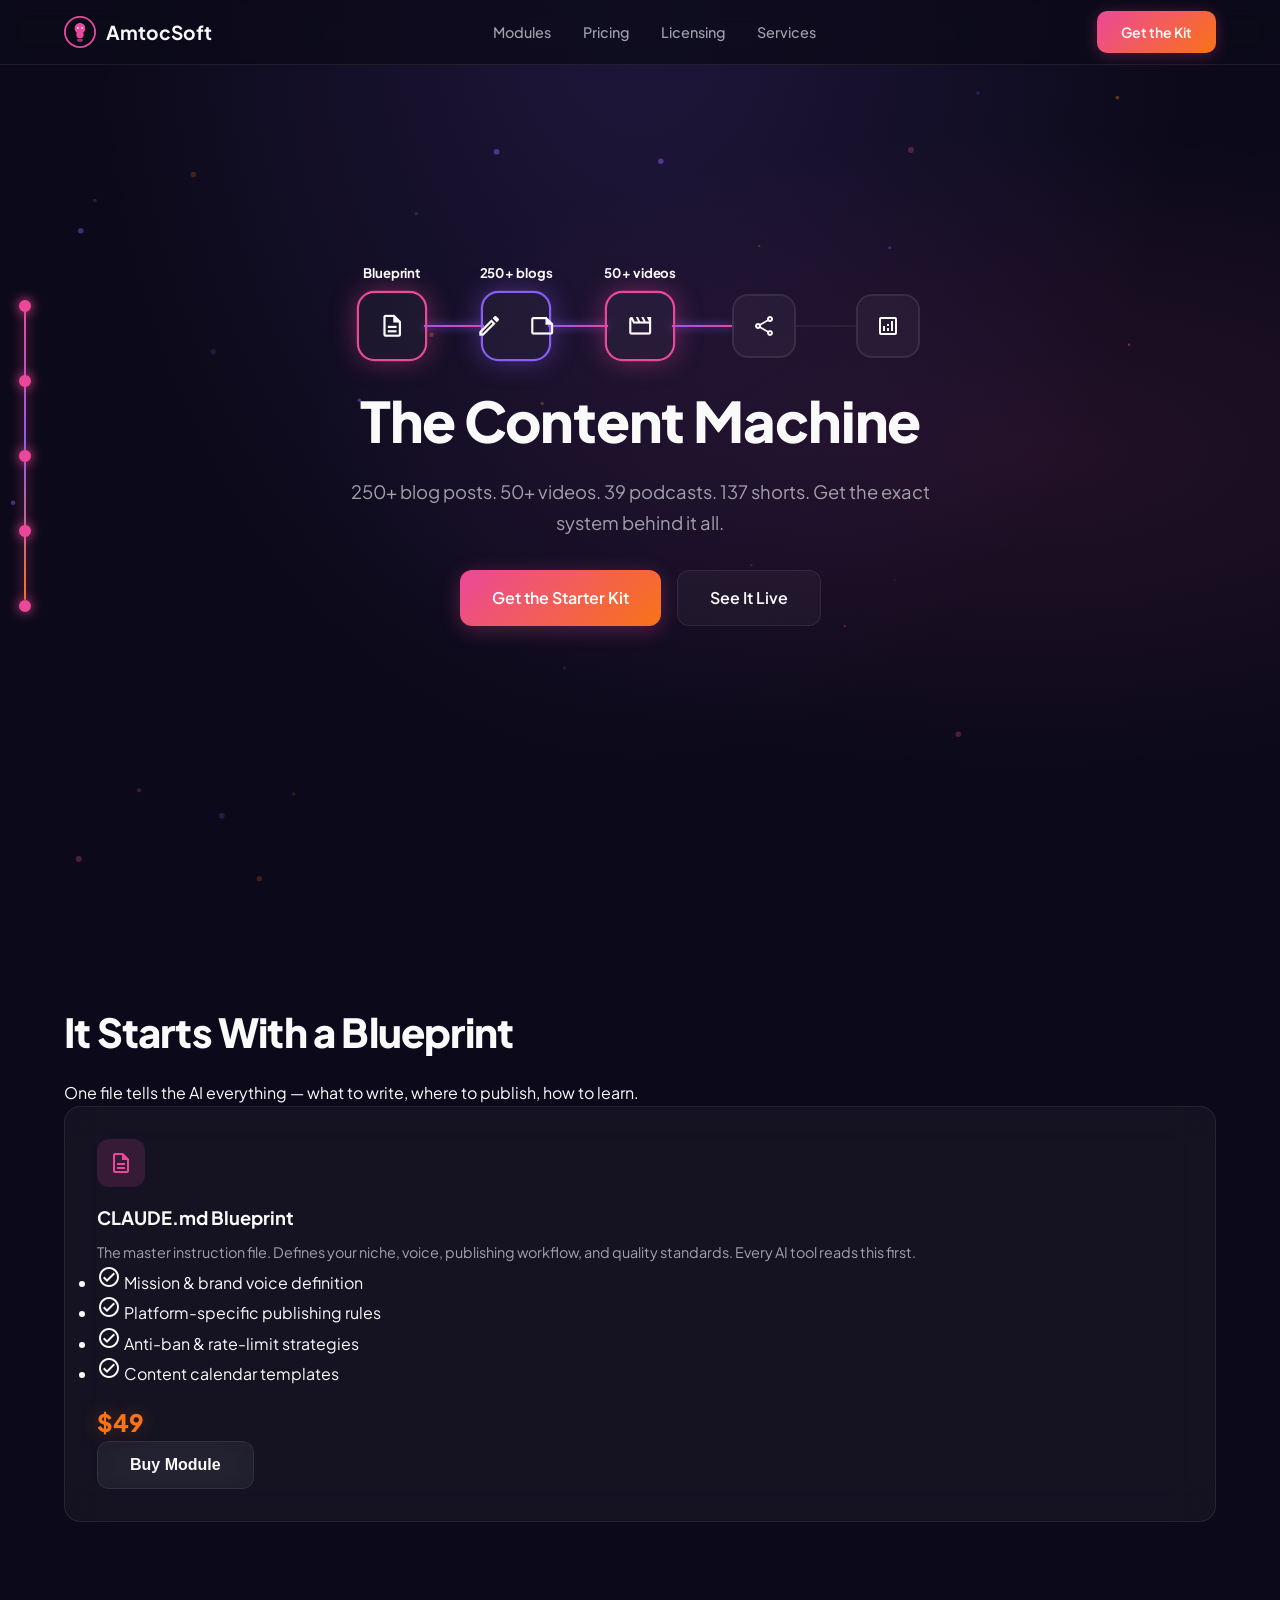
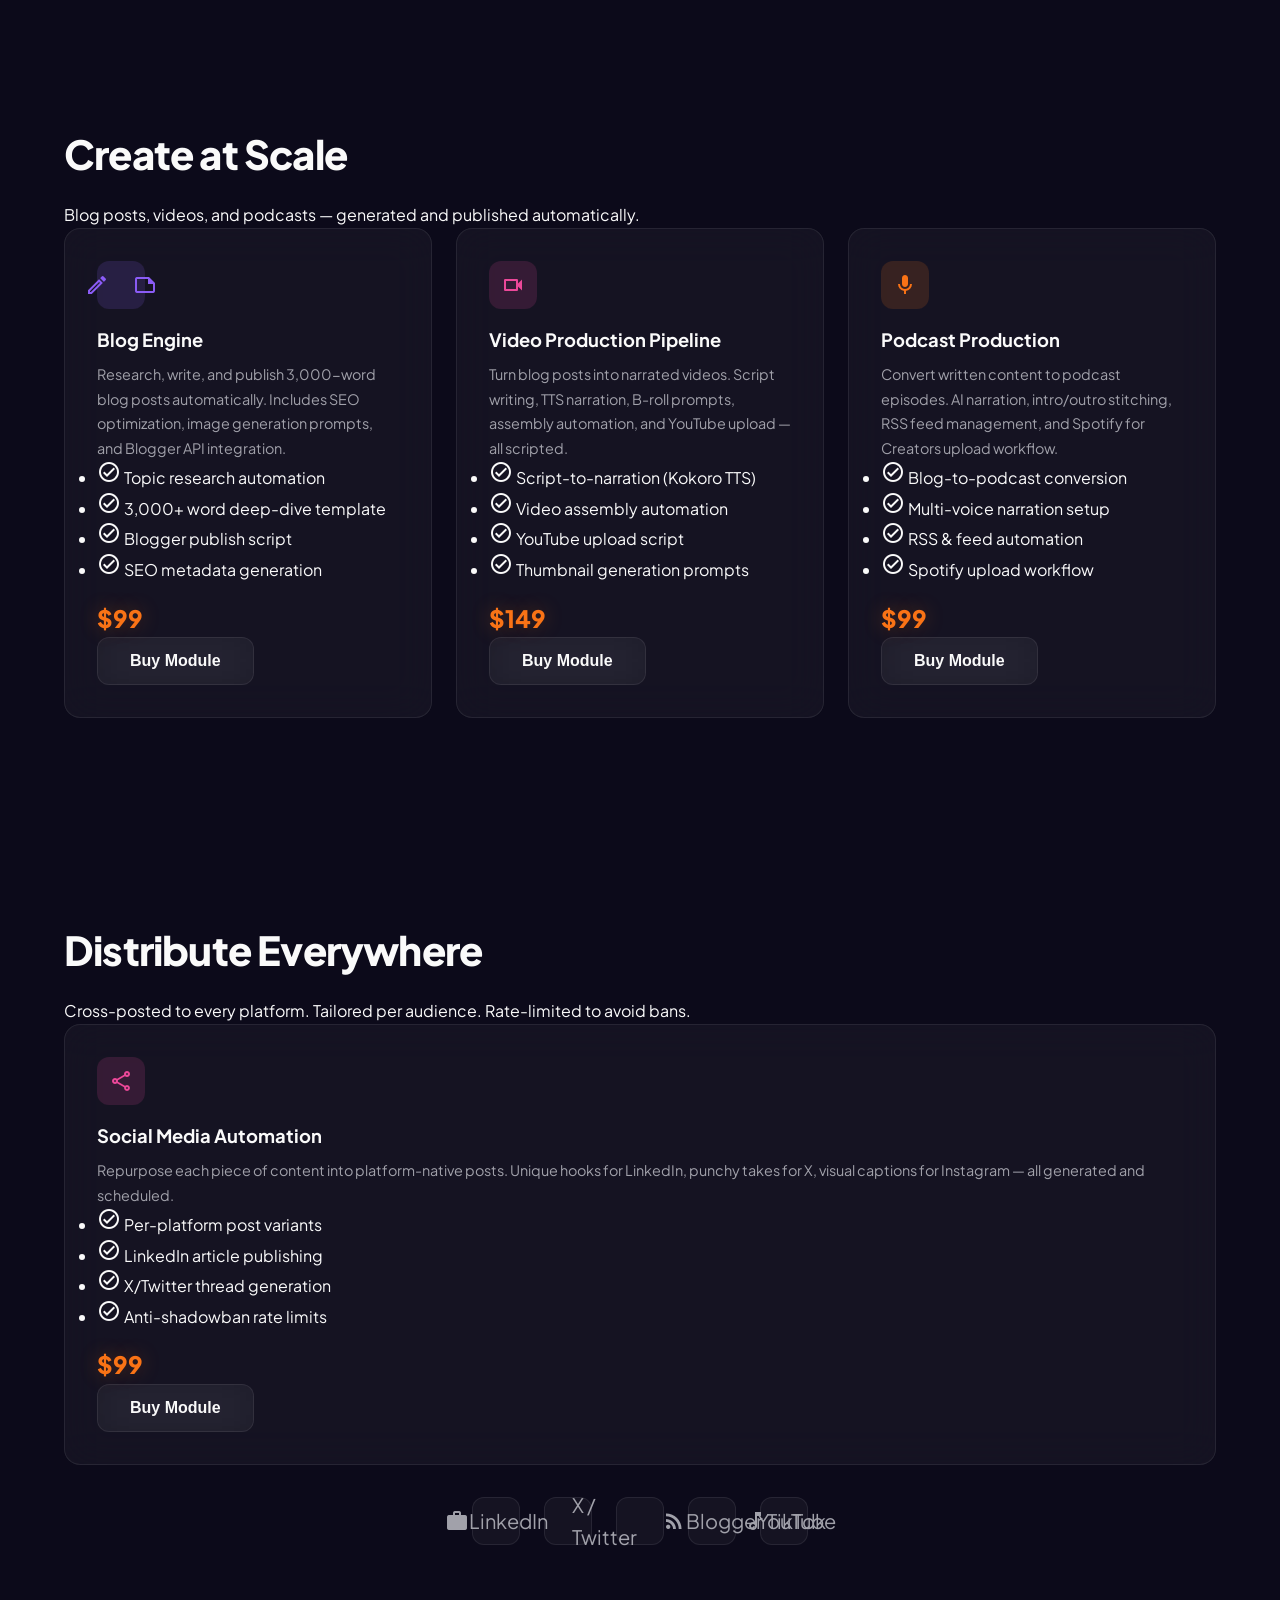
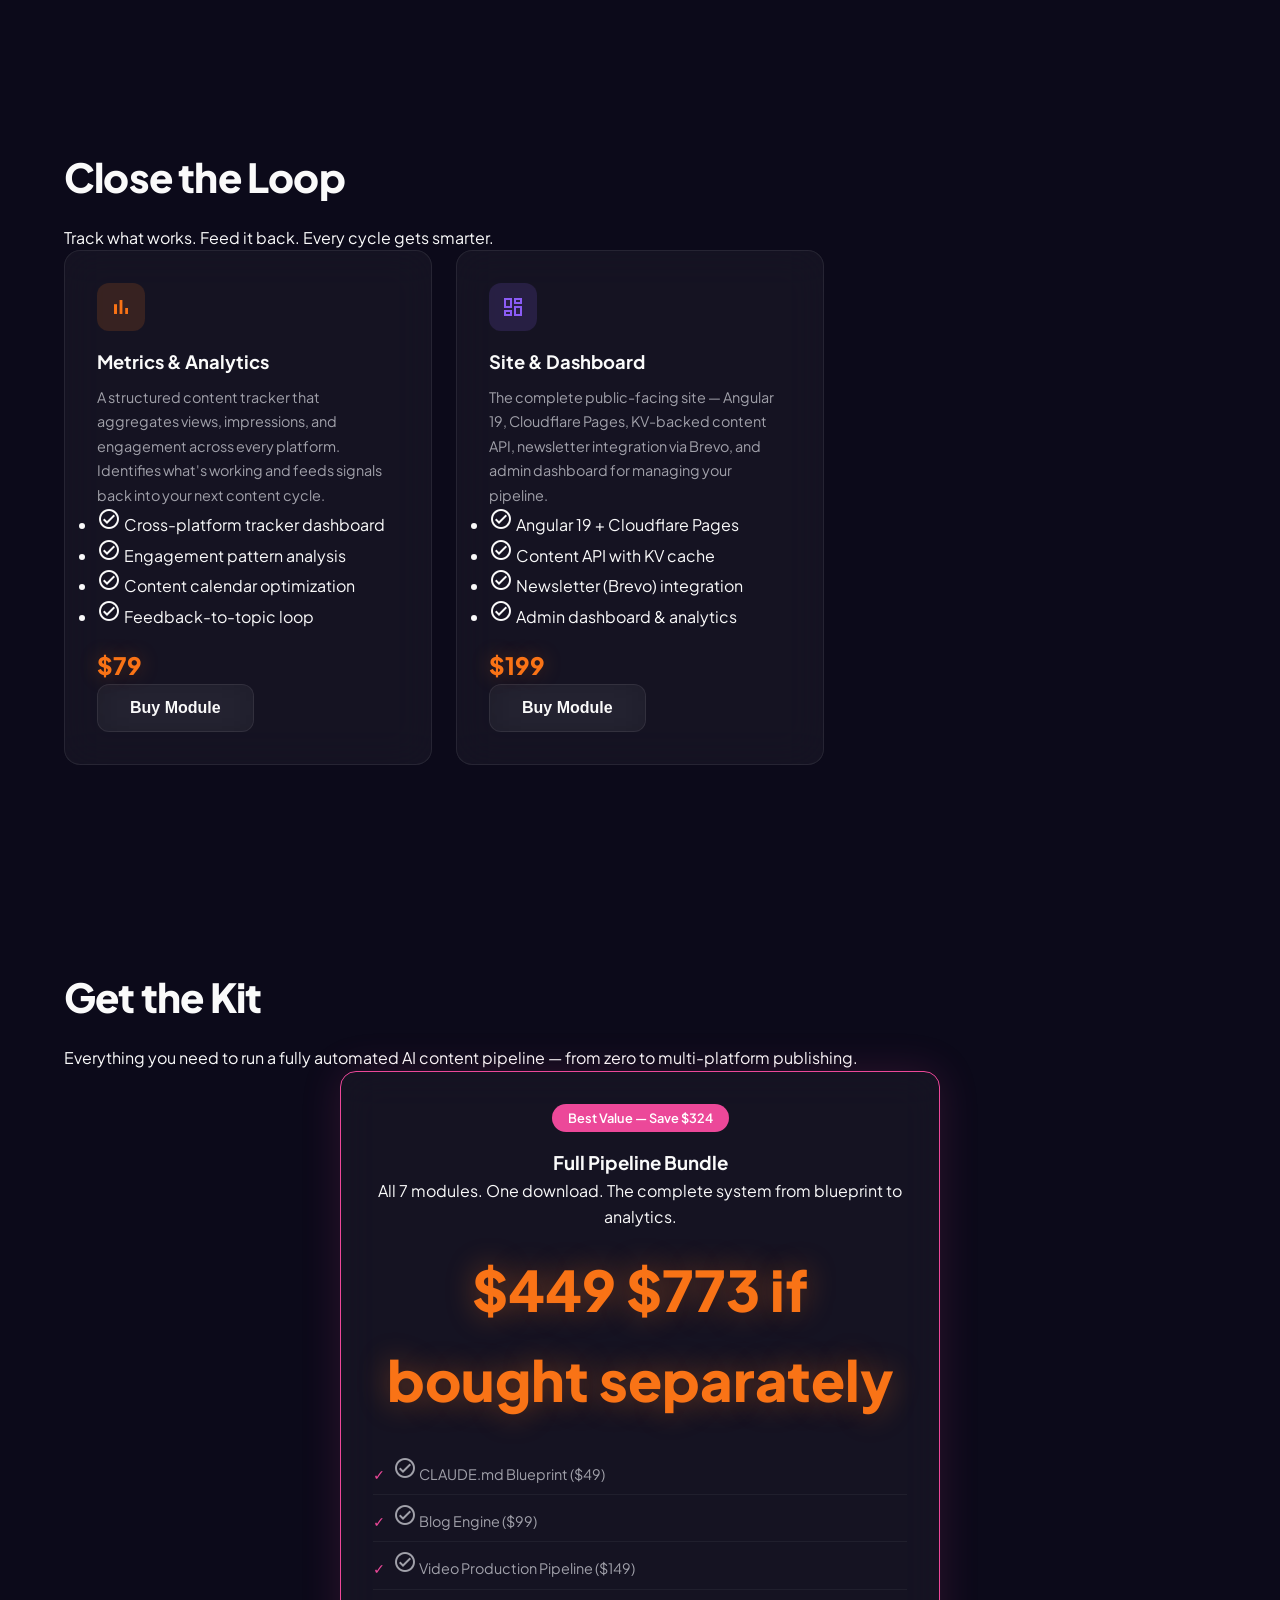
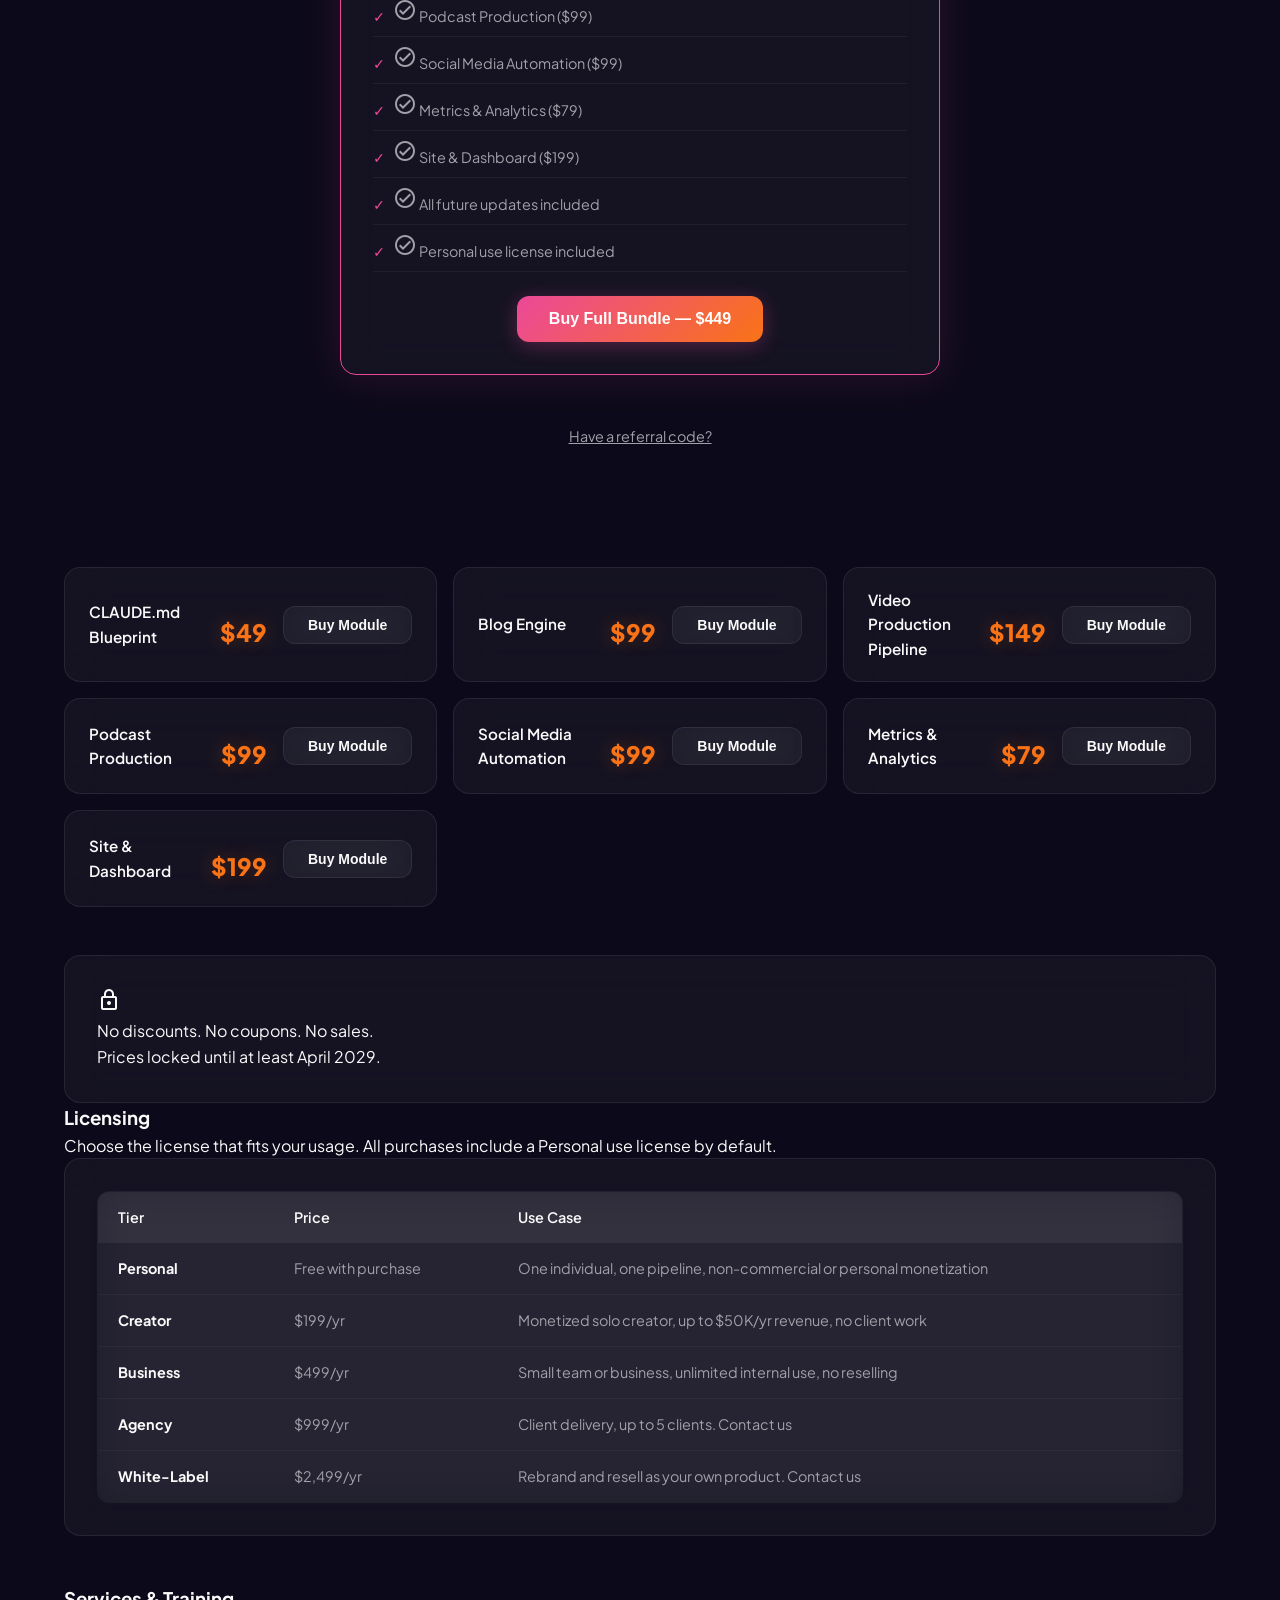
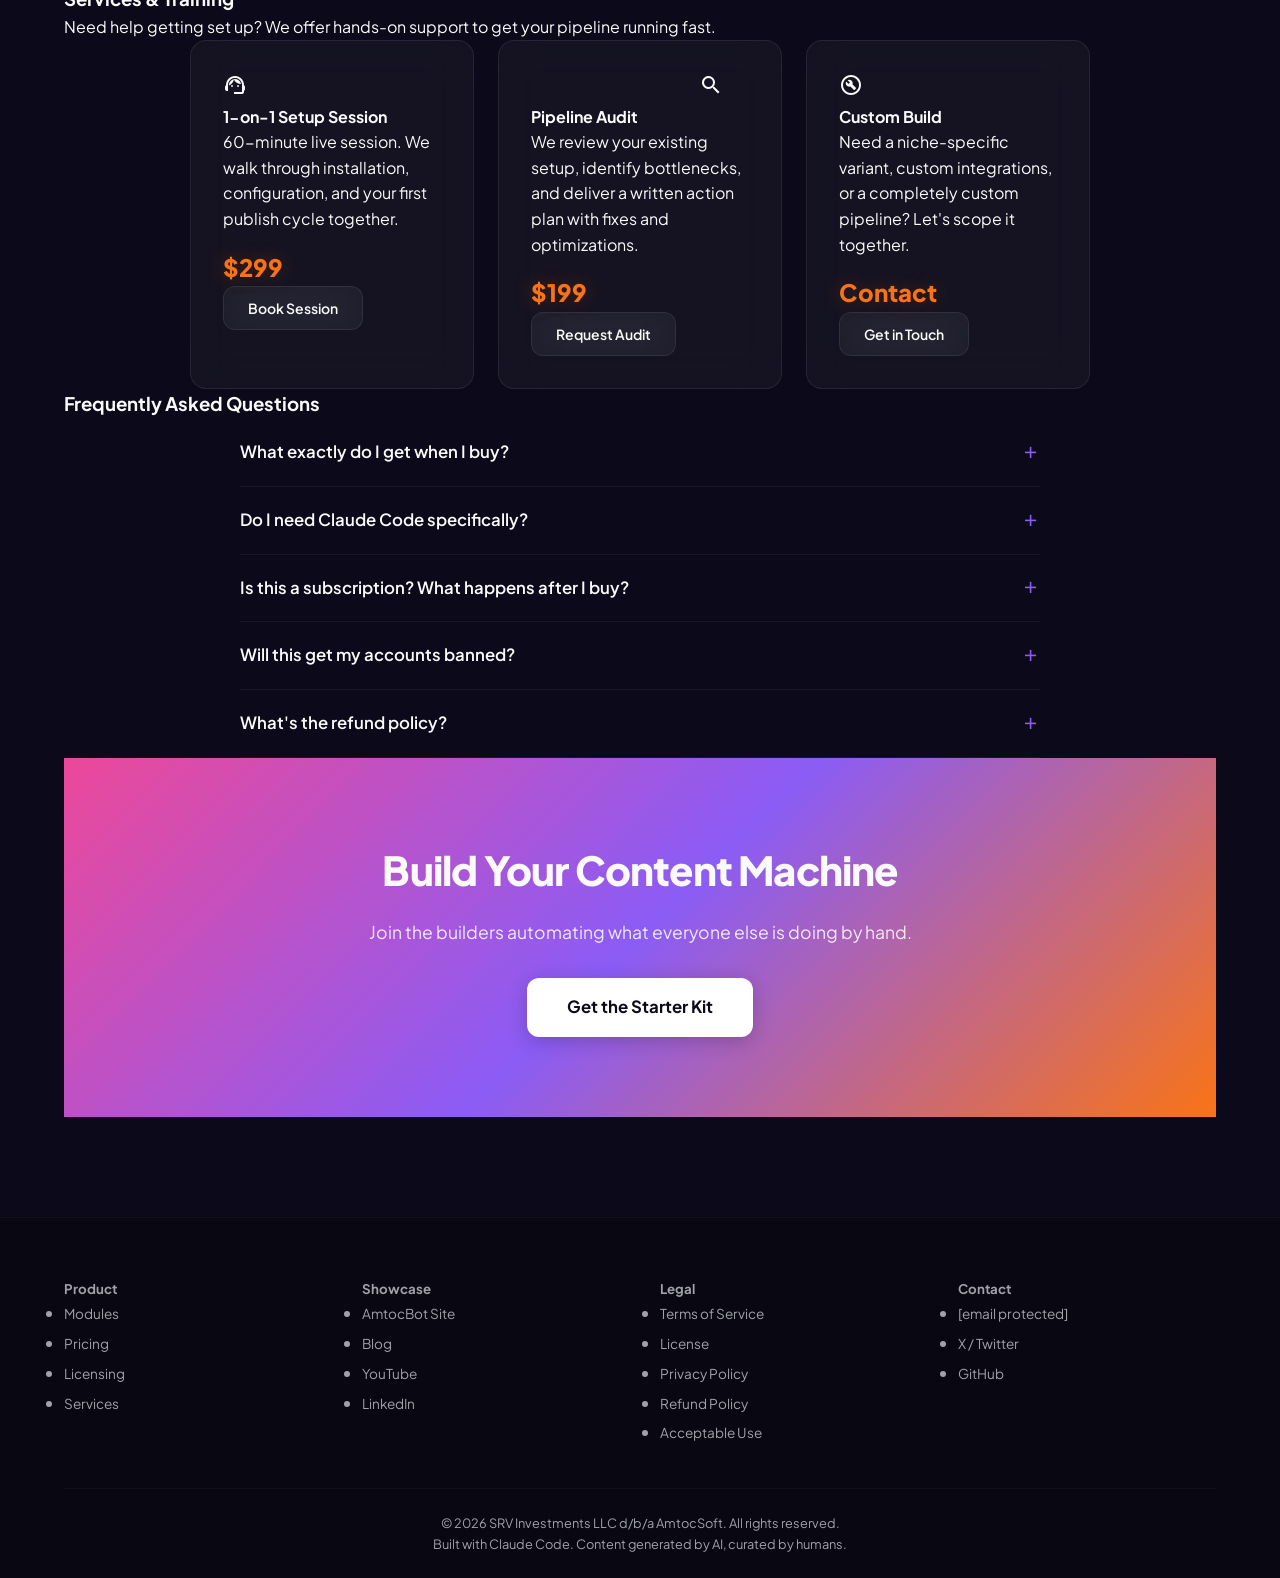
==== commit 6d7a05ad: "Site essentials batch 1: legal pages, 404, sitemap/robots, OG/meta - Expand privacy/terms from draft" ====
--- a/index.html
+++ b/index.html
@@ -9,7 +9,9 @@
   <meta property="og:description" content="The complete blueprint for building an AI-powered content machine. Modules, scripts, templates, and automation workflows.">
   <meta property="og:url" content="https://amtocsoft.com">
   <meta property="og:type" content="website">
+  <meta property="og:image" content="https://amtocsoft.com/og-image.png">
   <meta name="twitter:card" content="summary_large_image">
+  <meta name="twitter:image" content="https://amtocsoft.com/og-image.png">
   <meta name="twitter:title" content="AmtocSoft — Content Automation Pipeline Starter Kit">
   <meta name="twitter:description" content="250+ blog posts. 50+ videos. 39 podcasts. 137 shorts. The exact system behind it all.">
   <link rel="icon" href="favicon.ico" type="image/x-icon">
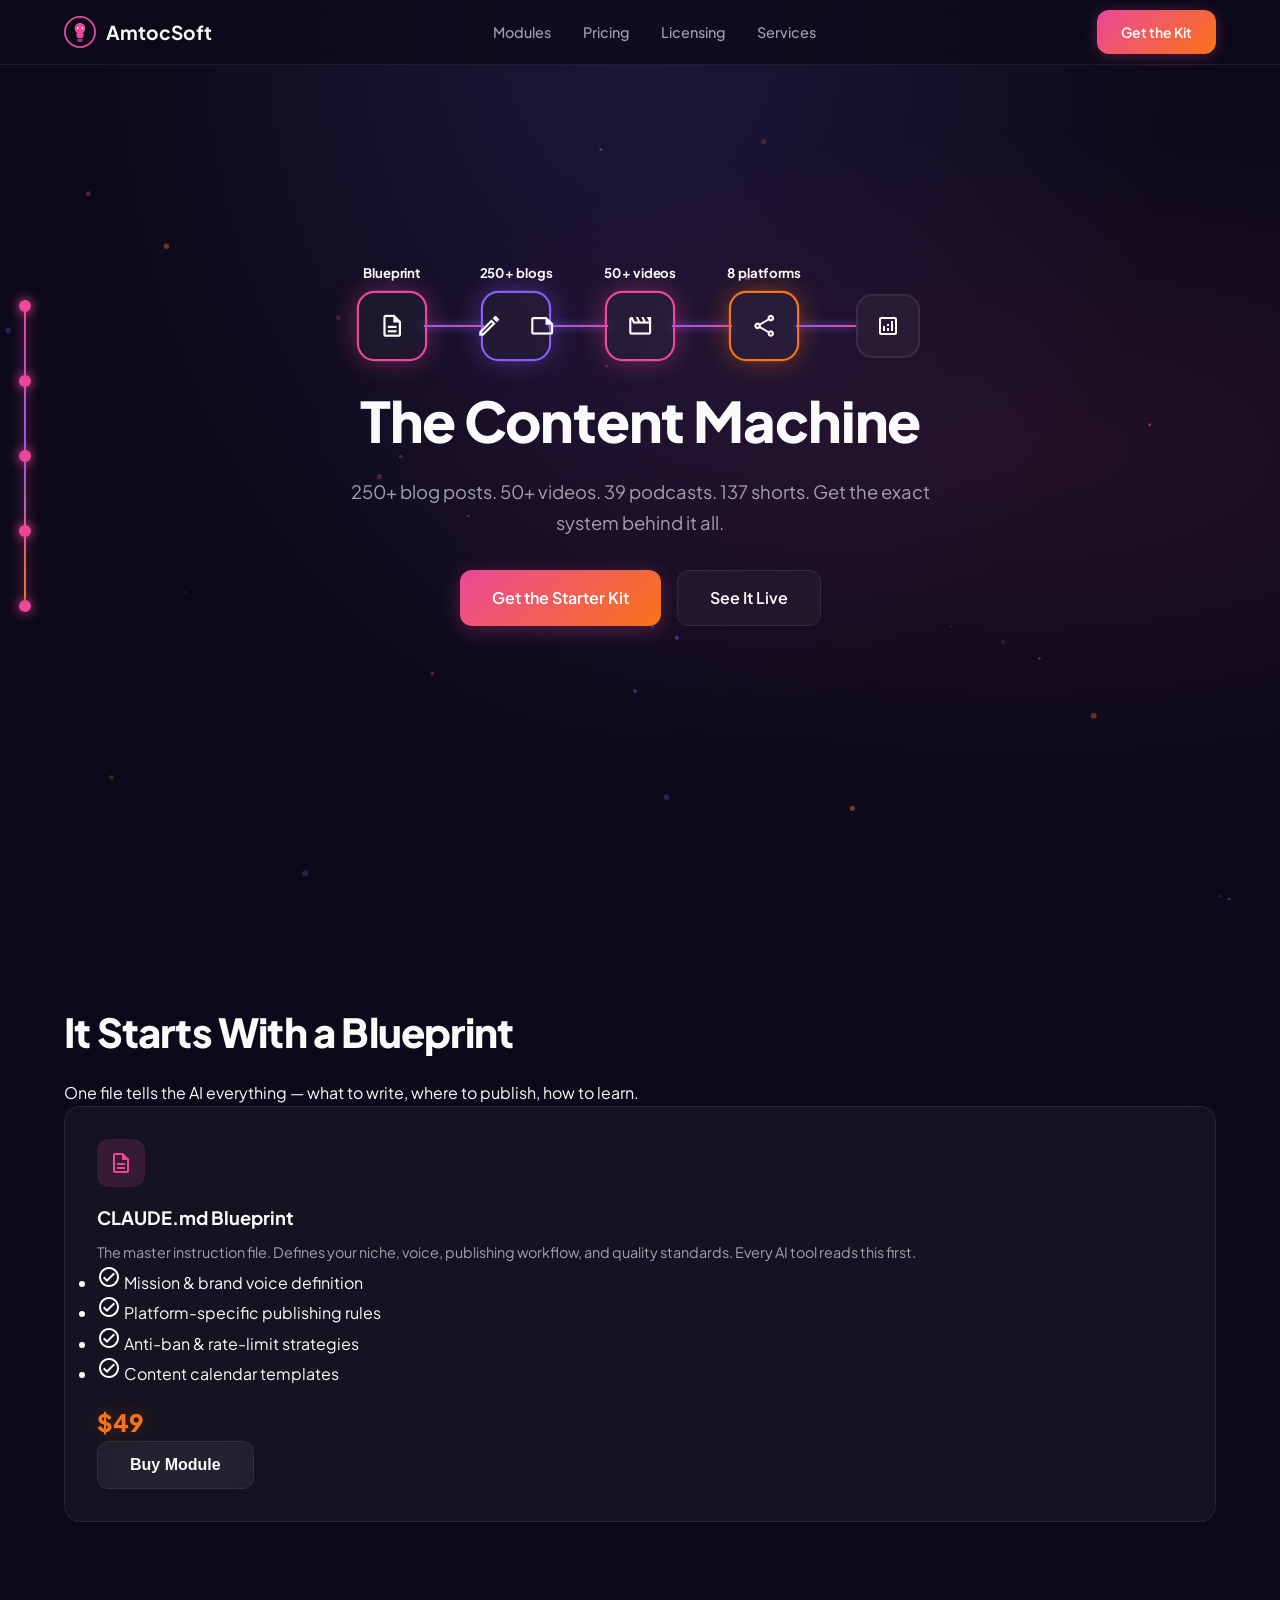
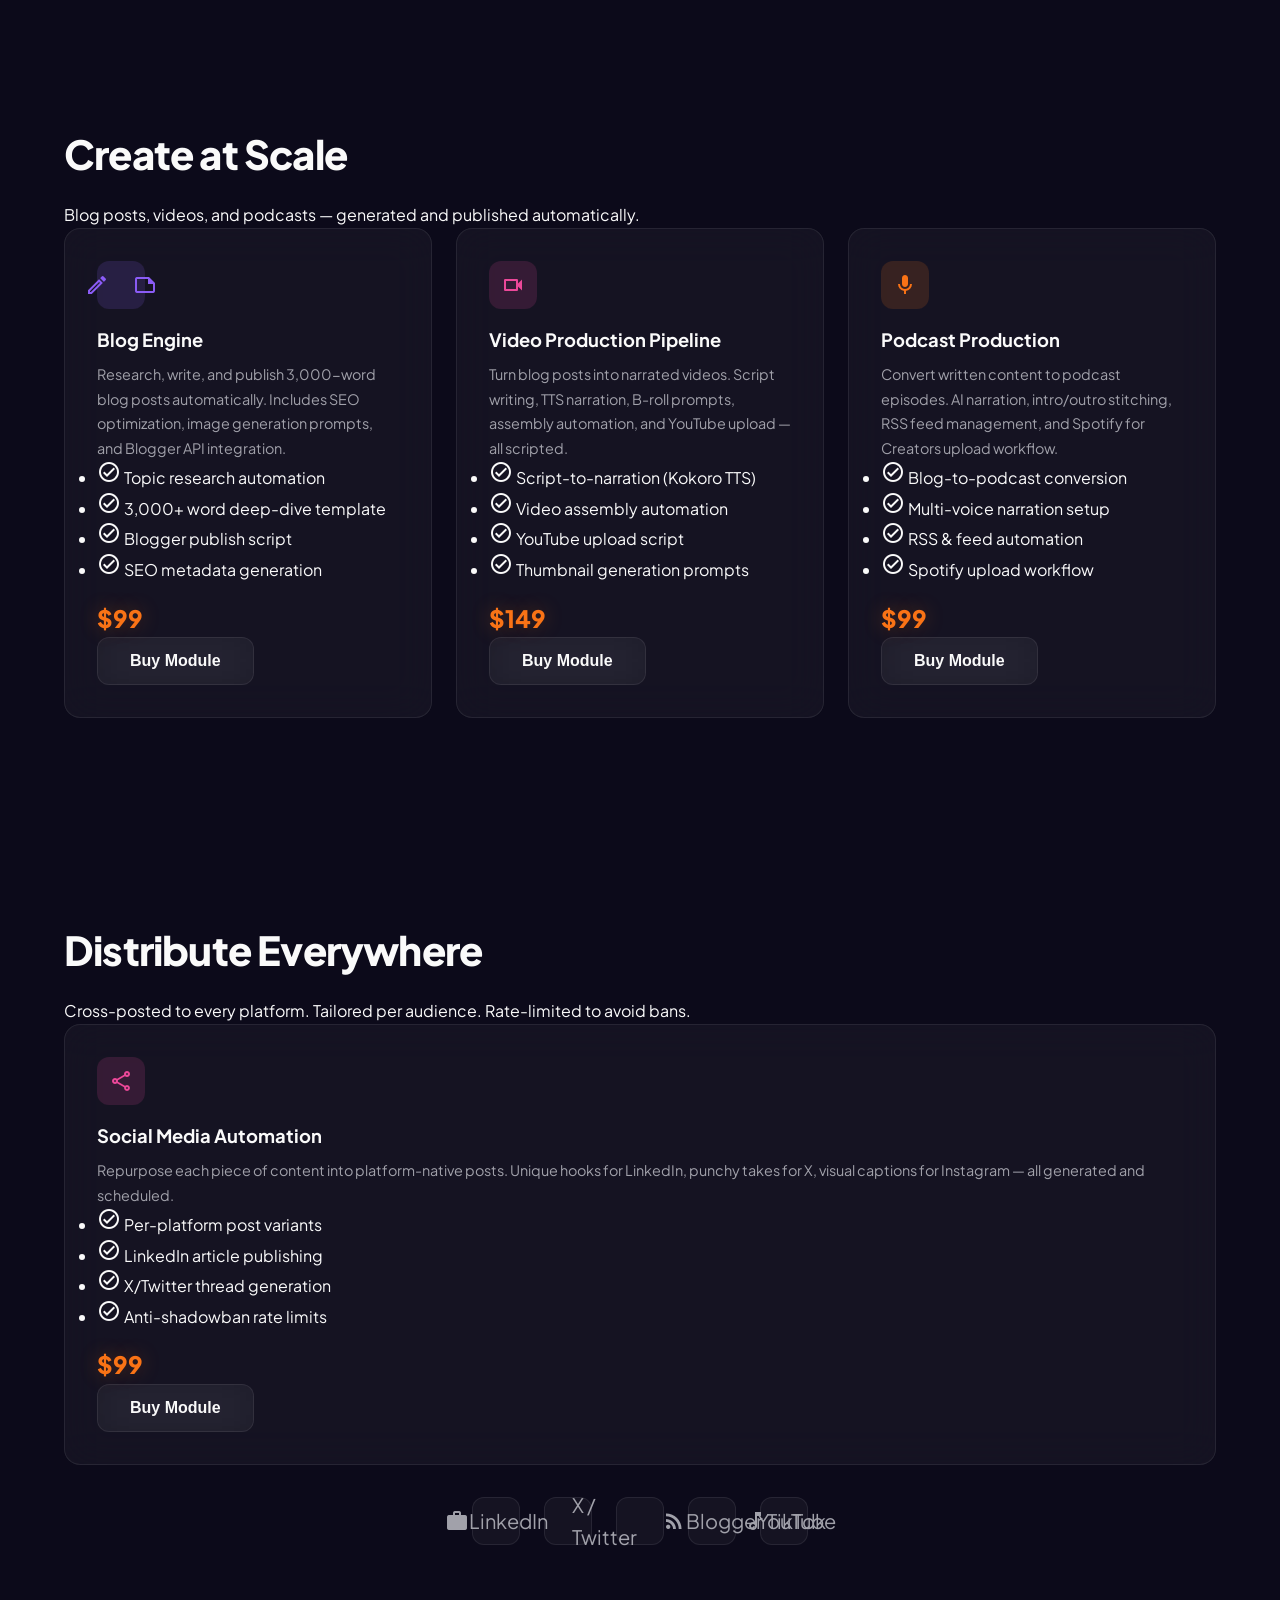
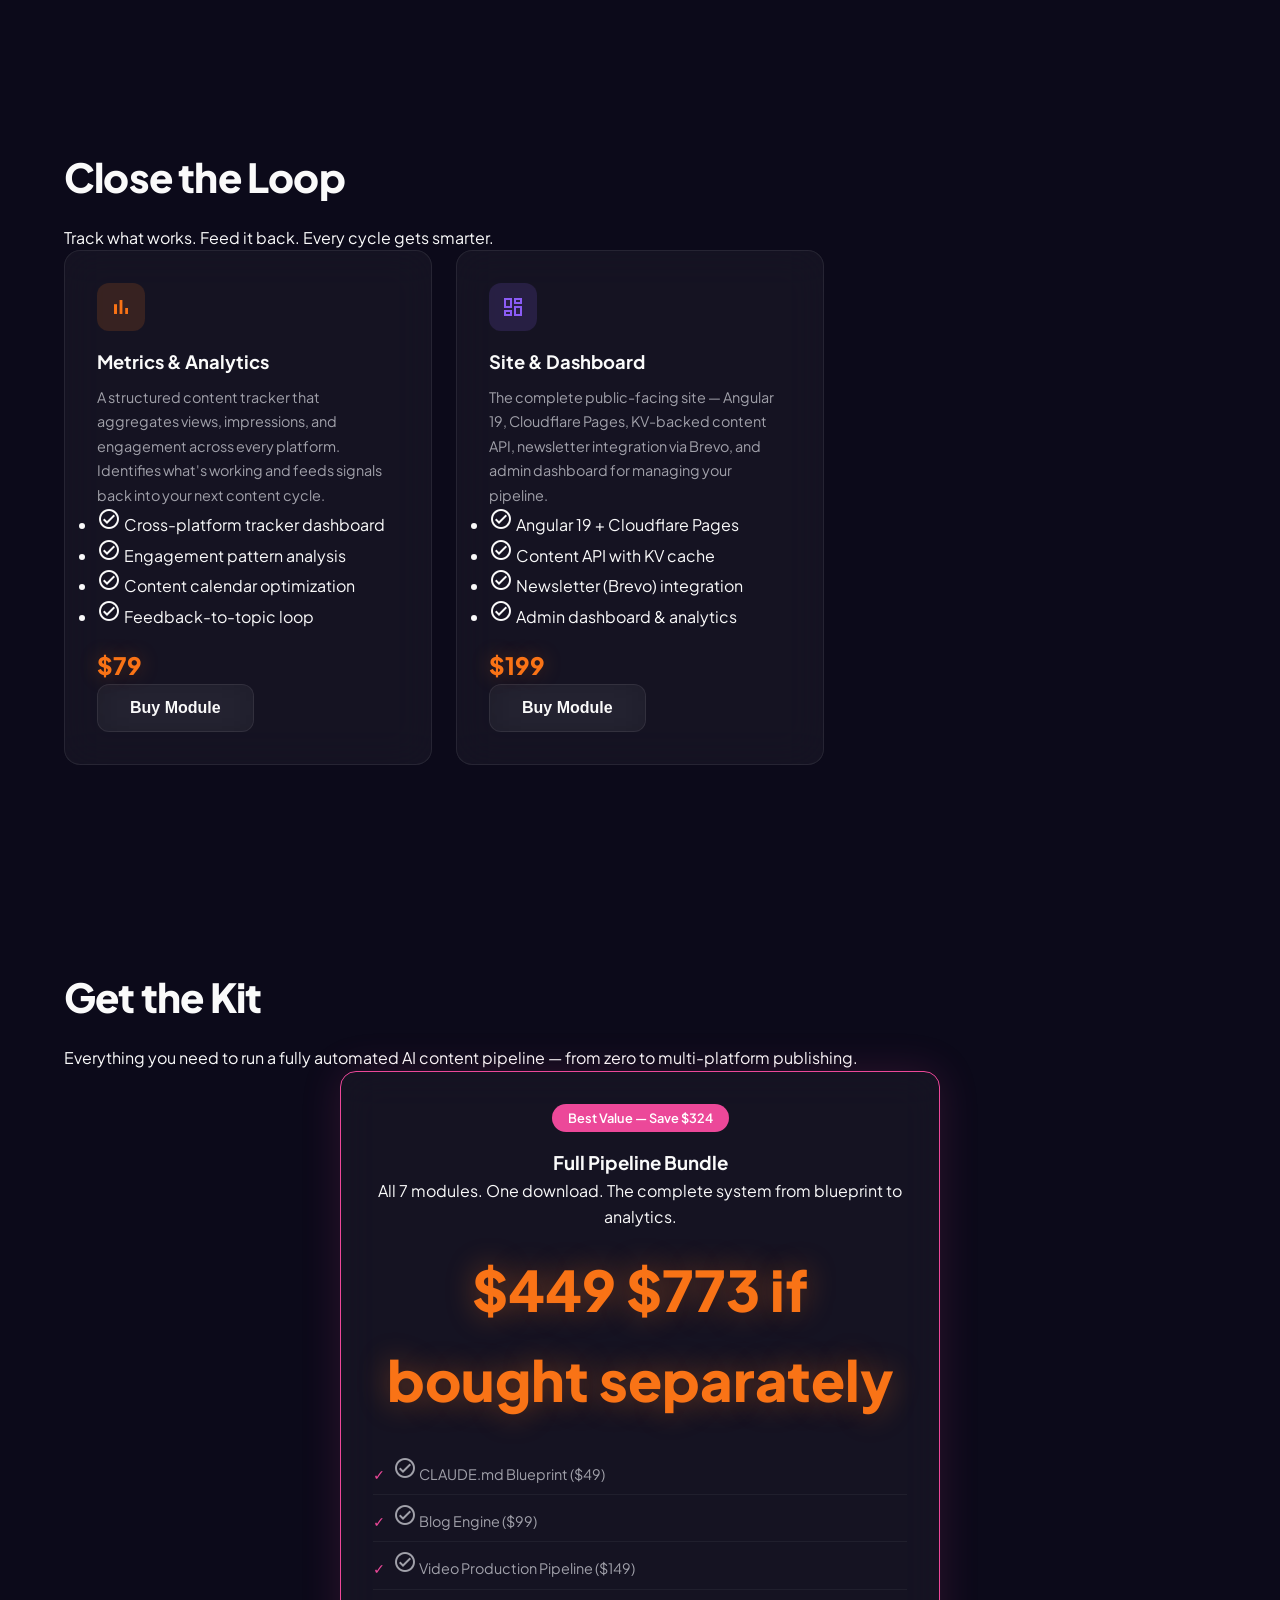
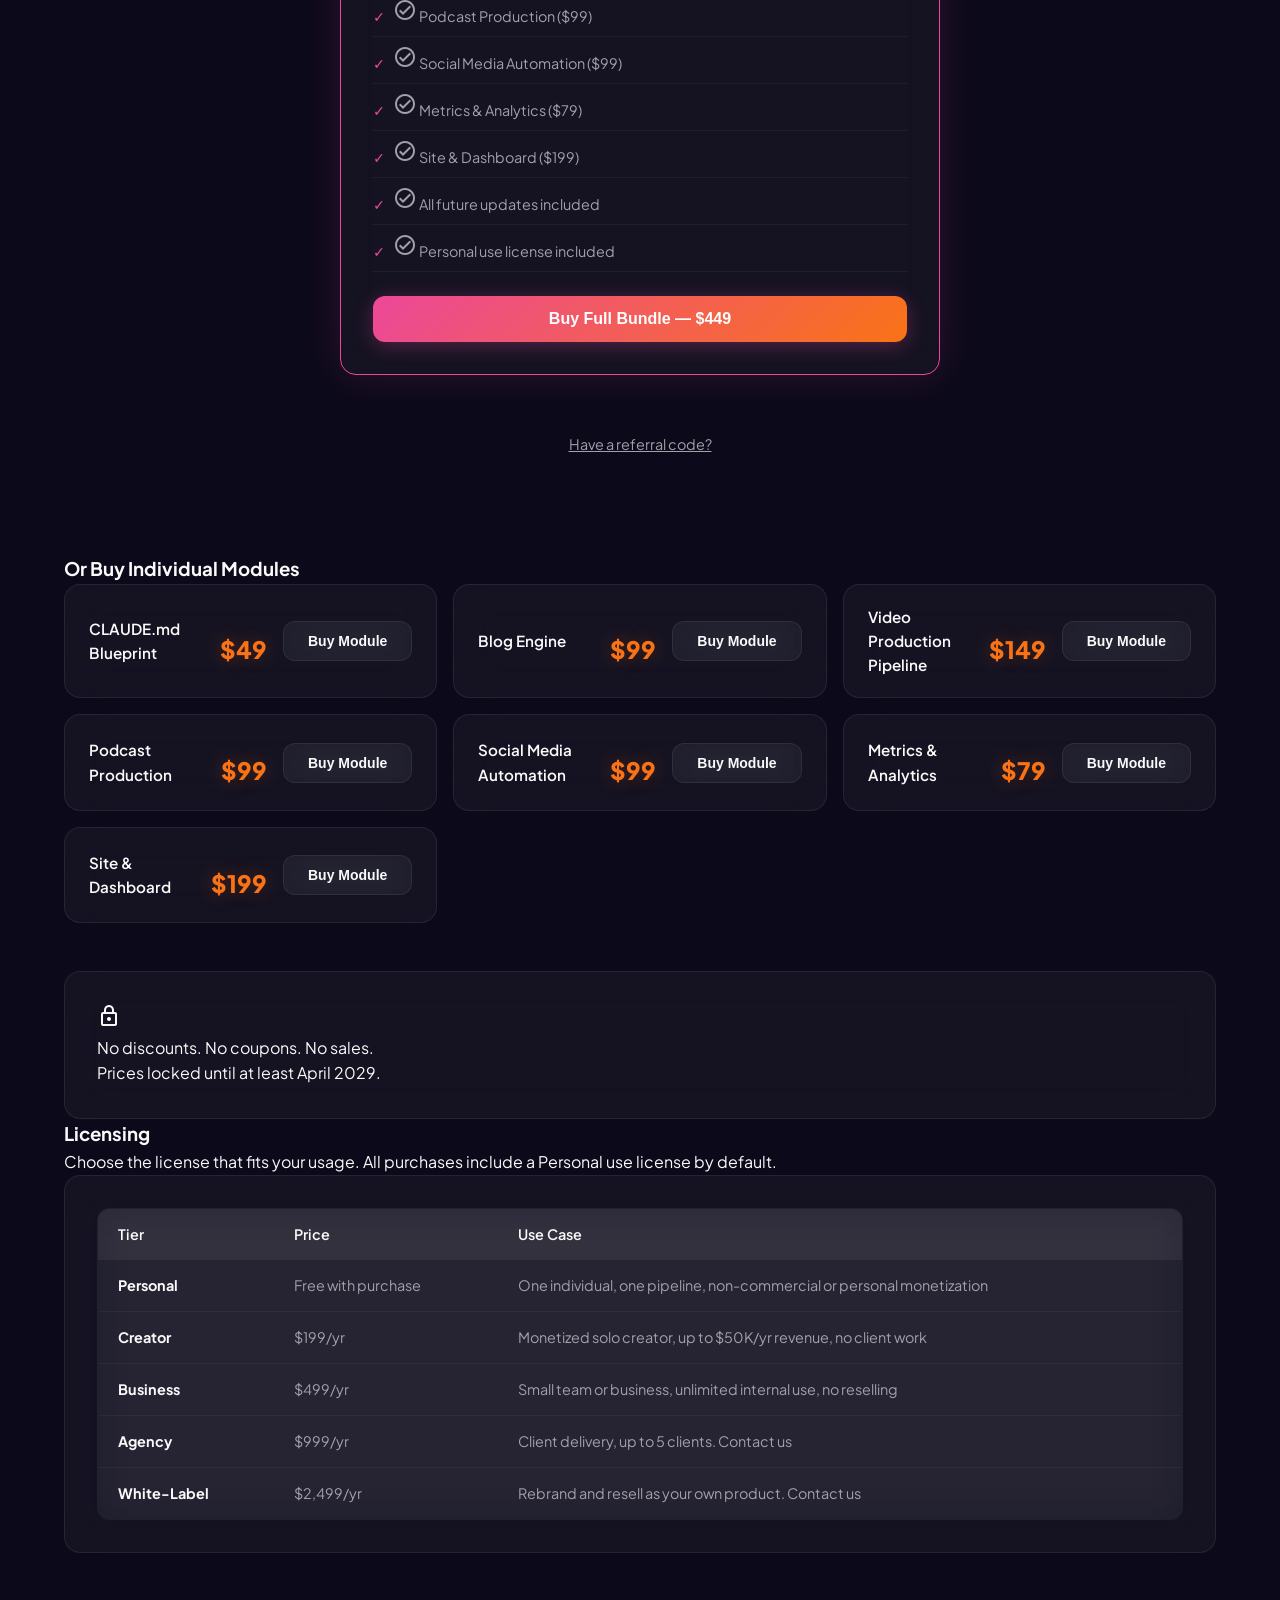
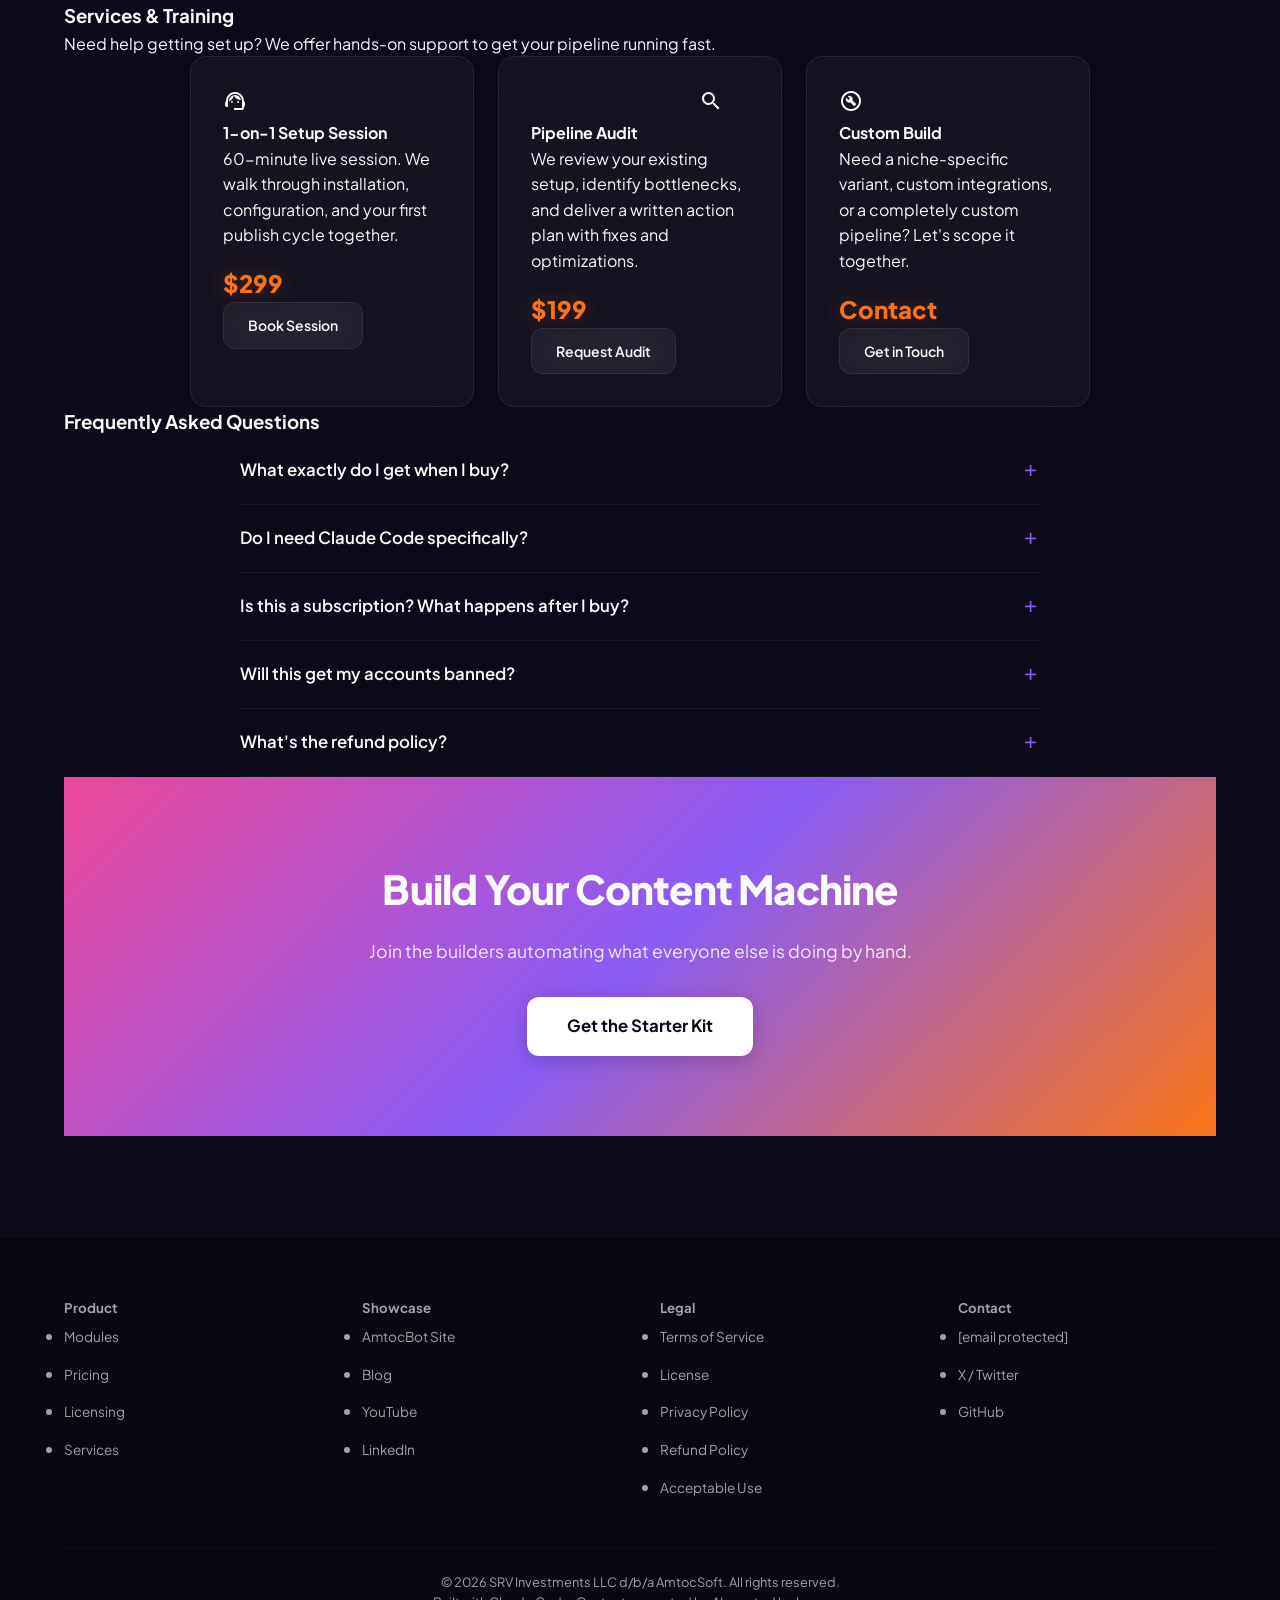
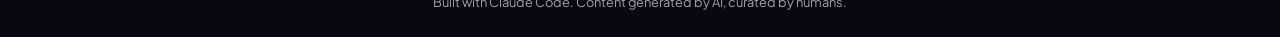
==== commit 955fe8b4: "ux(real-user-flows): fix dead logo link, keyboard-operable star rating, focus rings, Esc/aria handli" ====
--- a/index.html
+++ b/index.html
@@ -478,7 +478,7 @@
         <div class="review-form-section hidden" id="review-form-section">
           <h4>Share Your Experience</h4>
           <div class="star-rating">
-            <span>&#9733;</span><span>&#9733;</span><span>&#9733;</span><span>&#9733;</span><span>&#9733;</span>
+            <button type="button" aria-label="1 star">&#9733;</button><button type="button" aria-label="2 stars">&#9733;</button><button type="button" aria-label="3 stars">&#9733;</button><button type="button" aria-label="4 stars">&#9733;</button><button type="button" aria-label="5 stars">&#9733;</button>
           </div>
           <div class="review-form">
             <input type="text" name="title" placeholder="Review title (max 100 chars)" maxlength="100">
--- a/styles.css
+++ b/styles.css
@@ -16,12 +16,22 @@
   /* Text */
   --text-primary: #fafafa;
   --text-secondary: #a1a1aa;
-  --text-dim: #52525b;
+  --text-dim: #81818a;
+
+  /* Status */
+  --success: #4ade80;
+  --error: #f87171;
 
   /* Glass */
   --glass-border: rgba(255, 255, 255, 0.08);
   --glass-border-hover: rgba(255, 255, 255, 0.15);
   --glass-blur: blur(20px);
+
+  /* Corner radii */
+  --radius-sm: 8px;
+  --radius-md: 12px;
+  --radius-lg: 16px;
+  --radius-pill: 100px;
 
   /* Fonts */
   --font-sans: 'Plus Jakarta Sans', system-ui, sans-serif;
@@ -44,6 +54,15 @@
 img { max-width: 100%; display: block; }
 a { color: inherit; text-decoration: none; }
 
+/* Visible focus ring for keyboard users */
+a:focus-visible,
+button:focus-visible,
+input:focus-visible,
+textarea:focus-visible {
+  outline: 2px solid var(--glow-purple);
+  outline-offset: 2px;
+}
+
 /* ============================
    3. Layout
    ============================ */
@@ -80,7 +99,7 @@
 .nav-cta {
   display: inline-flex; align-items: center;
   background: linear-gradient(135deg, var(--glow-pink), var(--glow-orange));
-  color: white; padding: 10px 24px; border-radius: 10px;
+  color: white; padding: 11px 24px; border-radius: var(--radius-md);
   font-weight: 600; font-size: 0.875rem; border: none; cursor: pointer;
   transition: transform 0.2s ease, box-shadow 0.2s ease;
   box-shadow: 0 2px 15px rgba(236, 72, 153, 0.3);
@@ -89,10 +108,18 @@
   transform: translateY(-1px);
   box-shadow: 0 4px 20px rgba(236, 72, 153, 0.45);
 }
+.nav-cta:active {
+  transform: translateY(0);
+  box-shadow: 0 2px 15px rgba(236, 72, 153, 0.3);
+}
 .mobile-menu-btn {
   display: block; background: none; border: none;
   font-size: 1.5rem; cursor: pointer; color: var(--text-primary); padding: 4px;
-}
+  min-width: 44px; min-height: 44px;
+  transition: color 0.2s ease;
+}
+.mobile-menu-btn:hover { color: var(--glow-pink); }
+.mobile-menu-btn:active { color: var(--glow-orange); }
 
 /* ============================
    5. Hero (shared)
@@ -128,7 +155,7 @@
 .btn-primary {
   display: inline-flex; align-items: center; justify-content: center;
   background: linear-gradient(135deg, var(--glow-pink), var(--glow-orange));
-  color: white; padding: 14px 32px; border-radius: 12px;
+  color: white; padding: 14px 32px; border-radius: var(--radius-md);
   font-weight: 600; font-size: 1rem; border: none; cursor: pointer;
   transition: transform 0.2s ease, box-shadow 0.2s ease;
   box-shadow: 0 4px 20px rgba(236, 72, 153, 0.3);
@@ -136,21 +163,43 @@
 .btn-primary:hover {
   transform: translateY(-2px);
   box-shadow: 0 8px 30px rgba(236, 72, 153, 0.45);
+}
+.btn-primary:active {
+  transform: translateY(0);
+  box-shadow: 0 2px 12px rgba(236, 72, 153, 0.3);
+}
+.btn-primary:disabled,
+.btn-primary:disabled:hover {
+  opacity: 0.55;
+  cursor: not-allowed;
+  transform: none;
+  box-shadow: 0 4px 20px rgba(236, 72, 153, 0.3);
 }
 .btn-outline {
   display: inline-flex; align-items: center; justify-content: center;
   background: var(--bg-card); backdrop-filter: var(--glass-blur);
   -webkit-backdrop-filter: var(--glass-blur);
   border: 1px solid var(--glass-border); color: var(--text-primary);
-  padding: 14px 32px; border-radius: 12px; font-weight: 600; font-size: 1rem;
+  padding: 14px 32px; border-radius: var(--radius-md); font-weight: 600; font-size: 1rem;
   cursor: pointer; transition: border-color 0.2s ease, background 0.2s ease;
 }
 .btn-outline:hover {
   border-color: var(--glass-border-hover);
   background: rgba(255, 255, 255, 0.06);
 }
-.btn-sm { padding: 10px 24px; font-size: 0.875rem; }
-.btn-block { width: 100%; }
+.btn-outline:active {
+  background: rgba(255, 255, 255, 0.1);
+  border-color: var(--glass-border-hover);
+}
+.btn-outline:disabled,
+.btn-outline:disabled:hover {
+  opacity: 0.55;
+  cursor: not-allowed;
+  border-color: var(--glass-border);
+  background: var(--bg-card);
+}
+.btn-sm { padding: 11px 24px; font-size: 0.875rem; }
+.btn-block, .btn-full { width: 100%; }
 
 /* ============================
    7. Glass Card
@@ -158,7 +207,7 @@
 .glass-card {
   background: var(--bg-card); backdrop-filter: var(--glass-blur);
   -webkit-backdrop-filter: var(--glass-blur);
-  border: 1px solid var(--glass-border); border-radius: 16px; padding: 32px;
+  border: 1px solid var(--glass-border); border-radius: var(--radius-lg); padding: 32px;
   transition: border-color 0.3s ease, box-shadow 0.3s ease, transform 0.3s ease;
 }
 .glass-card:hover {
@@ -282,7 +331,7 @@
 }
 .bundle-badge {
   display: inline-block; background: var(--glow-pink); color: white;
-  padding: 4px 16px; border-radius: 100px; font-size: 0.8rem; font-weight: 600;
+  padding: 4px 16px; border-radius: var(--radius-pill); font-size: 0.8rem; font-weight: 600;
   margin-bottom: 16px;
 }
 .bundle-price {
@@ -305,6 +354,7 @@
 }
 .module-buy-card {
   display: flex; align-items: center; gap: 16px; padding: 20px 24px;
+  flex-wrap: wrap;
 }
 .module-buy-card h4 { flex: 1; font-weight: 600; font-size: 0.95rem; }
 .module-buy-price {
@@ -369,9 +419,9 @@
   box-sizing: border-box;
   width: 100%; padding: 20px 0; cursor: pointer; display: flex;
   justify-content: space-between; align-items: center;
-  font-size: 1.05rem; font-weight: 600; color: #fafafa;
+  font-size: 1.05rem; font-weight: 600; color: var(--text-primary);
   background-color: transparent; border: none;
-  font-family: 'Plus Jakarta Sans', system-ui, sans-serif;
+  font-family: var(--font-sans);
   text-align: left; transition: color 0.2s ease;
 }
 .faq-question:hover { color: var(--glow-pink); }
@@ -408,6 +458,9 @@
 .final-cta .btn-white:hover {
   transform: translateY(-2px); box-shadow: 0 8px 30px rgba(0, 0, 0, 0.3);
 }
+.final-cta .btn-white:active {
+  transform: translateY(0); box-shadow: 0 4px 20px rgba(0, 0, 0, 0.2);
+}
 
 /* ============================
    18. Footer
@@ -423,7 +476,7 @@
   color: var(--text-primary); font-size: 0.9rem; margin-bottom: 16px; font-weight: 600;
 }
 .footer-col a {
-  color: var(--text-secondary); font-size: 0.85rem; display: block; padding: 4px 0;
+  color: var(--text-secondary); font-size: 0.85rem; display: block; padding: 8px 0;
   transition: color 0.2s ease;
 }
 .footer-col a:hover { color: var(--glow-pink); }
@@ -478,7 +531,7 @@
   line-height: 1.8; min-height: 180px;
 }
 .terminal-body .cmd { color: #22d3ee; }
-.terminal-body .output { color: #4ade80; }
+.terminal-body .output { color: var(--success); }
 .terminal-body .check { color: #fbbf24; }
 .terminal-body .prompt { color: var(--text-dim); }
 @keyframes blink { 0%, 100% { opacity: 1; } 50% { opacity: 0; } }
@@ -563,6 +616,18 @@
 }
 
 /* ============================
+   24b. Responsive: Small phones (<=480px)
+   ============================ */
+@media (max-width: 480px) {
+  /* Living-pipeline hero: default 560px row overflows a 360px viewport */
+  .pipeline-node { width: 44px; height: 44px; font-size: 18px; border-radius: var(--radius-md); }
+  .pipeline-connector { width: 22px; }
+  .pipeline-stat { font-size: 0.6rem; top: -22px; }
+  /* Review form: side-by-side name/email inputs overflow narrow screens */
+  .review-form .form-row { flex-direction: column; gap: 0; }
+}
+
+/* ============================
    25. Mobile nav open state
    ============================ */
 .nav-links.open {
@@ -572,6 +637,7 @@
   border-bottom: 1px solid var(--glass-border);
   box-shadow: 0 10px 30px rgba(0, 0, 0, 0.3);
 }
+.nav-links.open a { display: block; padding: 12px 0; }
 
 /* ============================
    Referral Code Input
@@ -584,11 +650,11 @@
   background: none;
   border: none;
   color: var(--text-secondary);
-  font-family: 'Plus Jakarta Sans', system-ui, sans-serif;
+  font-family: var(--font-sans);
   font-size: 0.9rem;
   cursor: pointer;
   text-decoration: underline;
-  padding: 0;
+  padding: 12px 4px;
   transition: color 0.2s;
 }
 .referral-toggle:hover { color: var(--glow-pink); }
@@ -605,10 +671,10 @@
 .referral-input {
   background: rgba(255,255,255,0.06);
   border: 1px solid var(--glass-border);
-  border-radius: 10px;
-  padding: 0.6rem 1rem;
+  border-radius: var(--radius-md);
+  padding: 0.7rem 1rem;
   color: var(--text-primary);
-  font-family: 'Plus Jakarta Sans', system-ui, sans-serif;
+  font-family: var(--font-sans);
   font-size: 0.95rem;
   width: 180px;
   text-transform: uppercase;
@@ -618,25 +684,31 @@
 }
 .referral-input:focus { border-color: var(--glow-purple); }
 .referral-apply {
-  background: linear-gradient(135deg, var(--glow-pink), var(--glow-purple));
+  background: linear-gradient(135deg, var(--glow-pink), var(--glow-orange));
   border: none;
-  border-radius: 10px;
-  padding: 0.6rem 1.2rem;
+  border-radius: var(--radius-md);
+  padding: 0.7rem 1.2rem;
   color: white;
-  font-family: 'Plus Jakarta Sans', system-ui, sans-serif;
+  font-family: var(--font-sans);
   font-size: 0.9rem;
   font-weight: 600;
   cursor: pointer;
   transition: opacity 0.2s;
 }
 .referral-apply:hover { opacity: 0.85; }
+.referral-apply:active { opacity: 0.7; }
+.referral-apply:disabled,
+.referral-apply:disabled:hover {
+  opacity: 0.55;
+  cursor: not-allowed;
+}
 .referral-status {
   font-size: 0.875rem;
   margin-top: 0.5rem;
   min-height: 1.2em;
 }
-.referral-status.valid { color: #4ade80; }
-.referral-status.invalid { color: #f87171; }
+.referral-status.valid { color: var(--success); }
+.referral-status.invalid { color: var(--error); }
 
 /* ============================
    Reviews Section
@@ -679,7 +751,7 @@
 }
 .review-verified {
   display: inline-block;
-  color: #4ade80;
+  color: var(--success);
   font-size: 0.78rem;
   font-weight: 600;
   margin-top: 0.25rem;
@@ -691,8 +763,8 @@
   cursor: pointer;
   background: none;
   border: none;
-  font-family: 'Plus Jakarta Sans', system-ui, sans-serif;
-  padding: 0;
+  font-family: var(--font-sans);
+  padding: 12px 4px;
   transition: color 0.2s;
 }
 .review-leave-link:hover { color: var(--glow-pink); }
@@ -716,24 +788,32 @@
   color: var(--glow-purple);
   margin-bottom: 1rem;
 }
-.star-rating { display: flex; gap: 0.25rem; margin-bottom: 1rem; cursor: pointer; }
-.star-rating span {
+.star-rating { display: flex; gap: 0.25rem; margin-bottom: 1rem; }
+.star-rating button {
+  background: none;
+  border: none;
+  padding: 0;
+  cursor: pointer;
   font-size: 1.75rem;
+  line-height: 1;
   color: var(--text-dim);
   transition: color 0.15s;
   user-select: none;
-}
-.star-rating span.active { color: var(--glow-orange); }
+  display: inline-flex; align-items: center; justify-content: center;
+  min-width: 44px; min-height: 44px;
+}
+.star-rating button.active { color: var(--glow-orange); }
+.star-rating button:hover { color: var(--glow-orange); }
 .review-form input,
 .review-form textarea {
   width: 100%;
   box-sizing: border-box;
   background: rgba(255,255,255,0.05);
   border: 1px solid var(--glass-border);
-  border-radius: 10px;
-  padding: 0.65rem 1rem;
+  border-radius: var(--radius-md);
+  padding: 0.75rem 1rem;
   color: var(--text-primary);
-  font-family: 'Plus Jakarta Sans', system-ui, sans-serif;
+  font-family: var(--font-sans);
   font-size: 0.9rem;
   margin-bottom: 0.75rem;
   outline: none;
@@ -741,25 +821,33 @@
 }
 .review-form input:focus,
 .review-form textarea:focus { border-color: var(--glow-purple); }
+.review-form input.field-error,
+.review-form textarea.field-error { border-color: var(--error); }
 .review-form textarea { resize: vertical; min-height: 90px; }
 .review-form .form-row { display: flex; gap: 0.75rem; }
 .review-form .form-row input { flex: 1; }
 .review-form-submit {
-  background: linear-gradient(135deg, var(--glow-pink), var(--glow-purple));
+  background: linear-gradient(135deg, var(--glow-pink), var(--glow-orange));
   border: none;
-  border-radius: 10px;
+  border-radius: var(--radius-md);
   padding: 0.7rem 1.5rem;
   color: white;
-  font-family: 'Plus Jakarta Sans', system-ui, sans-serif;
+  font-family: var(--font-sans);
   font-size: 0.95rem;
   font-weight: 600;
   cursor: pointer;
   transition: opacity 0.2s;
 }
 .review-form-submit:hover { opacity: 0.85; }
+.review-form-submit:active { opacity: 0.7; }
+.review-form-submit:disabled,
+.review-form-submit:disabled:hover {
+  opacity: 0.55;
+  cursor: not-allowed;
+}
 .review-form-status { margin-top: 0.5rem; font-size: 0.875rem; }
-.review-form-status.success { color: #4ade80; }
-.review-form-status.error { color: #f87171; }
+.review-form-status.success { color: var(--success); }
+.review-form-status.error { color: var(--error); }
 
 /* ============================
    Success Page — Referral Code Card
@@ -790,7 +878,7 @@
   margin-bottom: 0.75rem;
 }
 .referral-code-text {
-  font-family: 'JetBrains Mono', 'Fira Code', monospace;
+  font-family: var(--font-mono);
   font-size: 1.1rem;
   font-weight: 700;
   color: var(--glow-pink);
@@ -803,11 +891,44 @@
   border-radius: 8px;
   padding: 0.3rem 0.75rem;
   color: var(--text-secondary);
-  font-family: 'Plus Jakarta Sans', system-ui, sans-serif;
+  font-family: var(--font-sans);
   font-size: 0.8rem;
   cursor: pointer;
   transition: all 0.2s;
 }
 .referral-copy-btn:hover { border-color: var(--glow-pink); color: var(--glow-pink); }
-.referral-copy-btn.copied { border-color: #4ade80; color: #4ade80; }
+.referral-copy-btn.copied { border-color: var(--success); color: var(--success); }
 .referral-code-hint { font-size: 0.85rem; color: var(--text-secondary); }
+
+/* ============================
+   Reveal Transitions & Toast
+   ============================ */
+@keyframes fade-slide-in {
+  from { opacity: 0; transform: translateY(-8px); }
+  to { opacity: 1; transform: translateY(0); }
+}
+.nav-links.open,
+.referral-input-row.visible,
+.review-form-section:not(.hidden) {
+  animation: fade-slide-in 0.2s ease;
+}
+
+.toast {
+  position: fixed; bottom: 24px; left: 50%;
+  transform: translateX(-50%) translateY(16px);
+  background: var(--bg-surface);
+  border: 1px solid var(--error);
+  border-radius: var(--radius-md);
+  color: var(--text-primary);
+  font-size: 0.9rem;
+  padding: 12px 20px;
+  box-shadow: 0 8px 30px rgba(0, 0, 0, 0.4);
+  opacity: 0;
+  pointer-events: none;
+  z-index: 2000;
+  transition: opacity 0.2s ease, transform 0.2s ease;
+}
+.toast.visible {
+  opacity: 1;
+  transform: translateX(-50%) translateY(0);
+}
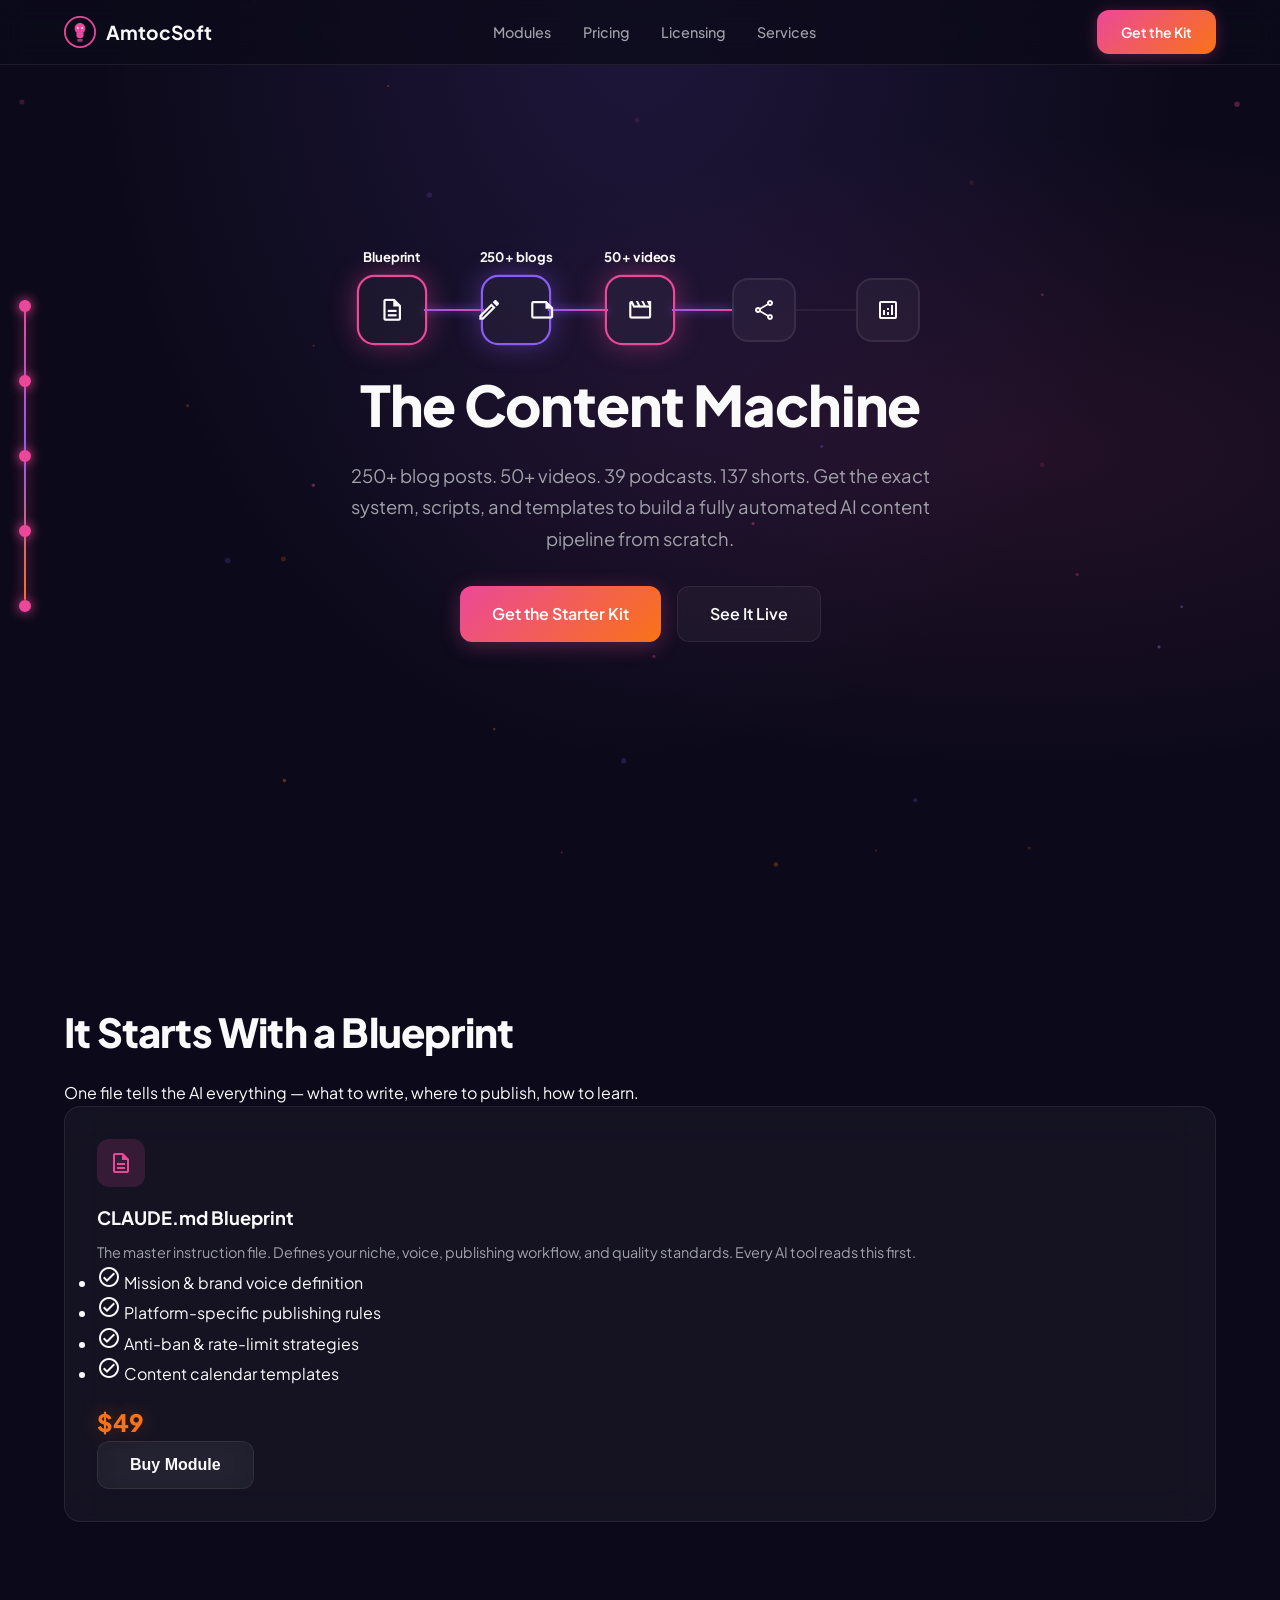
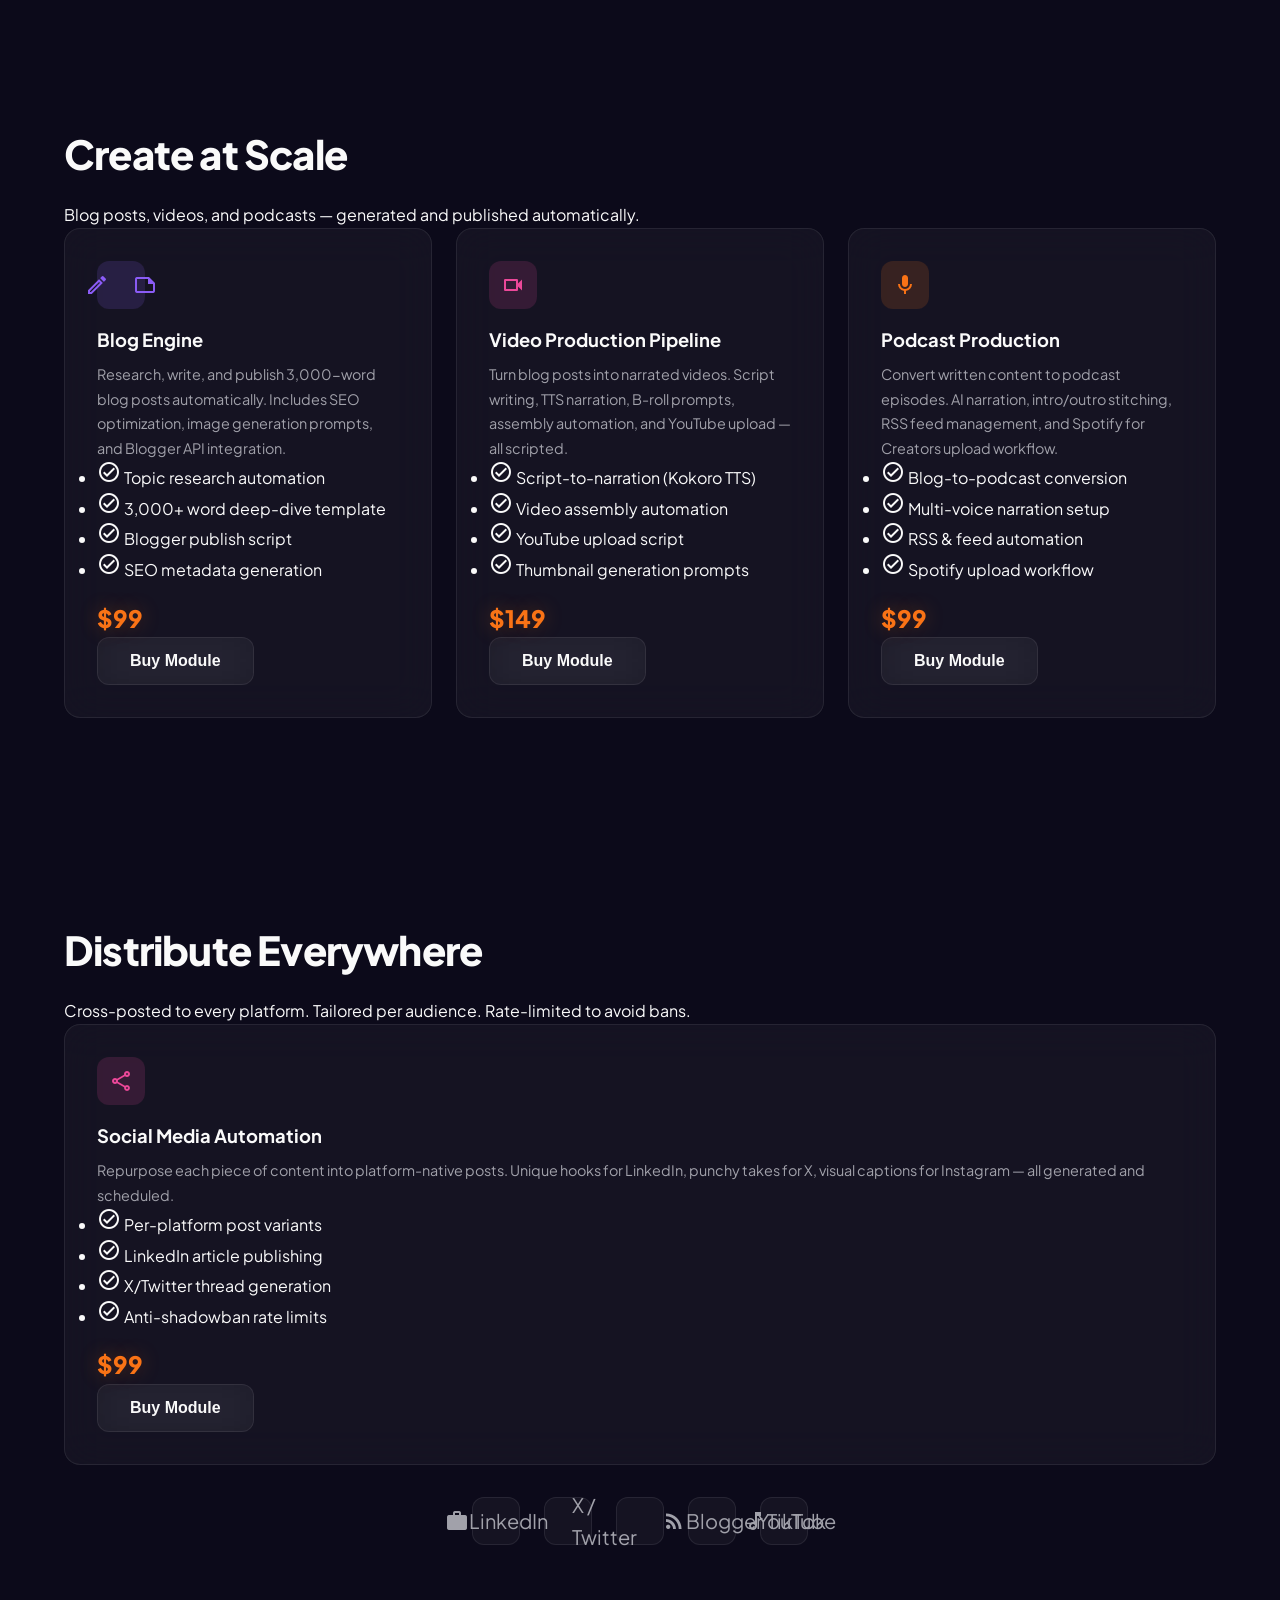
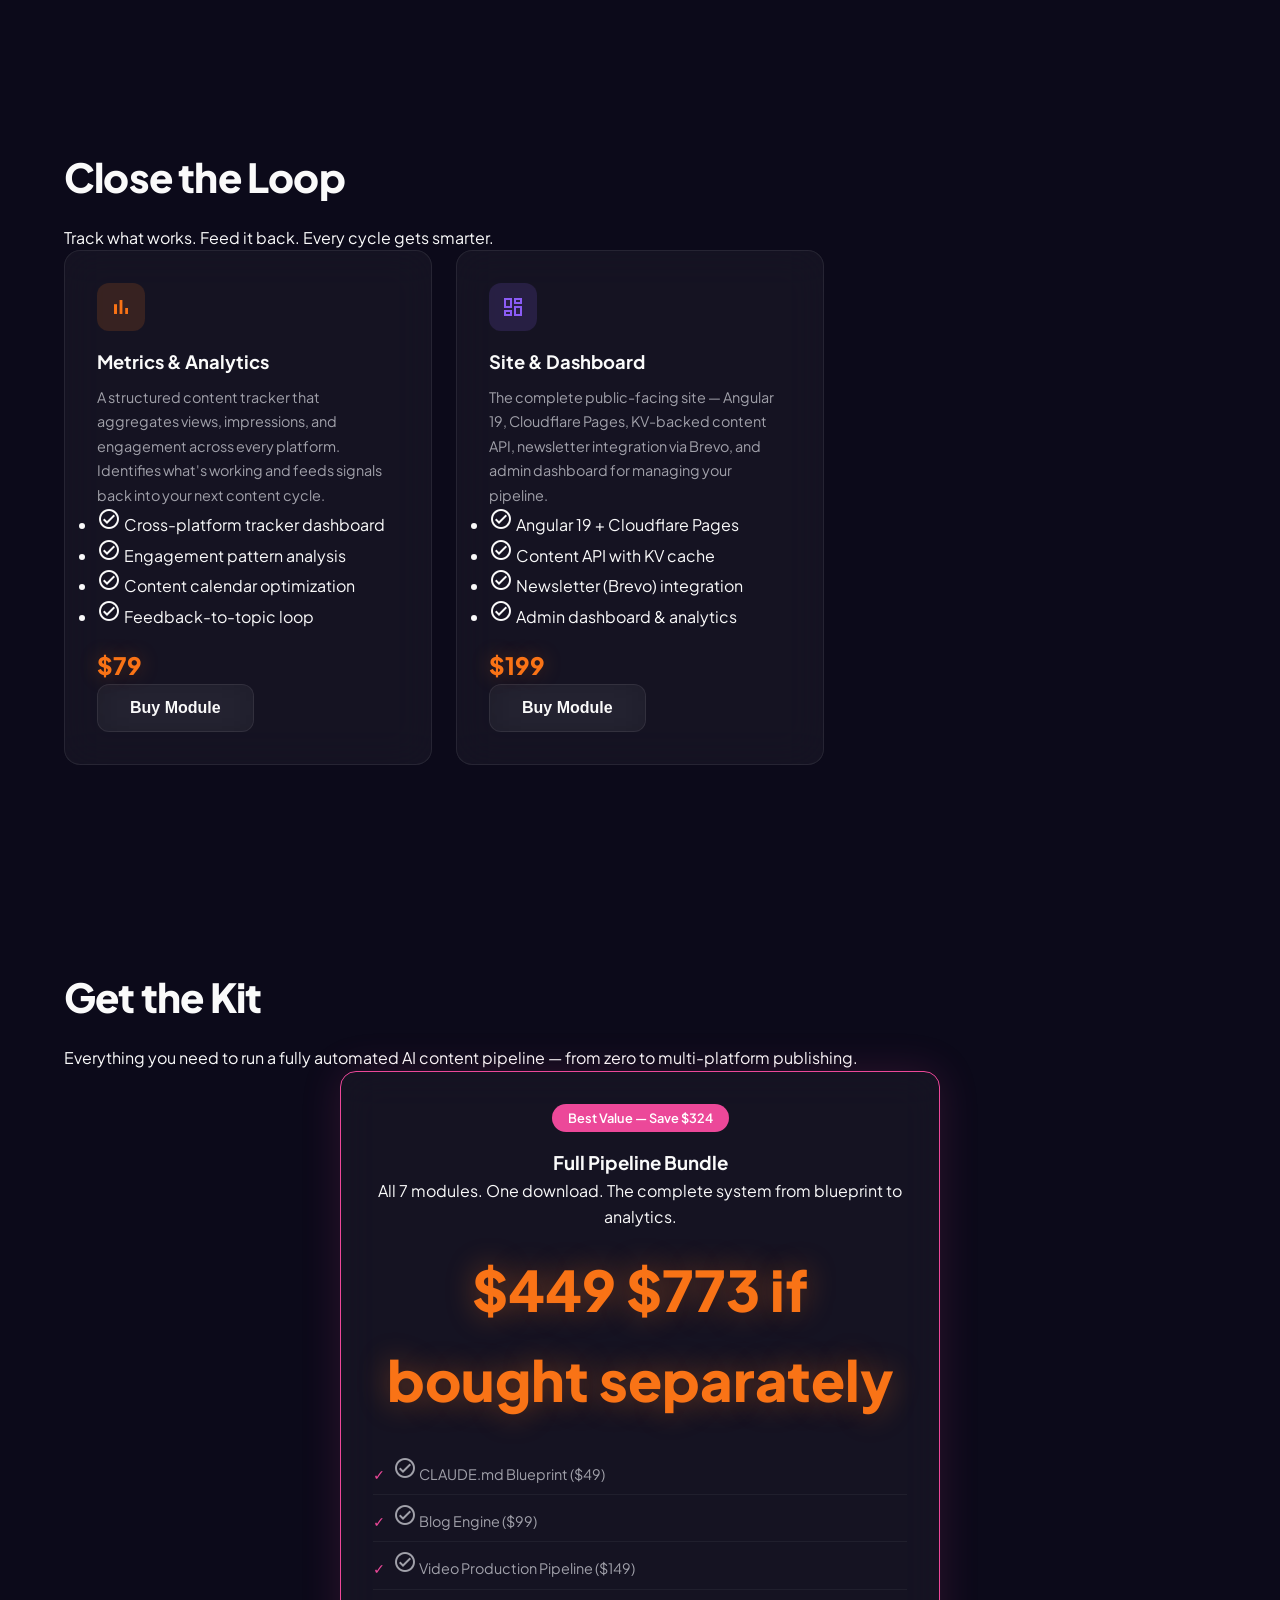
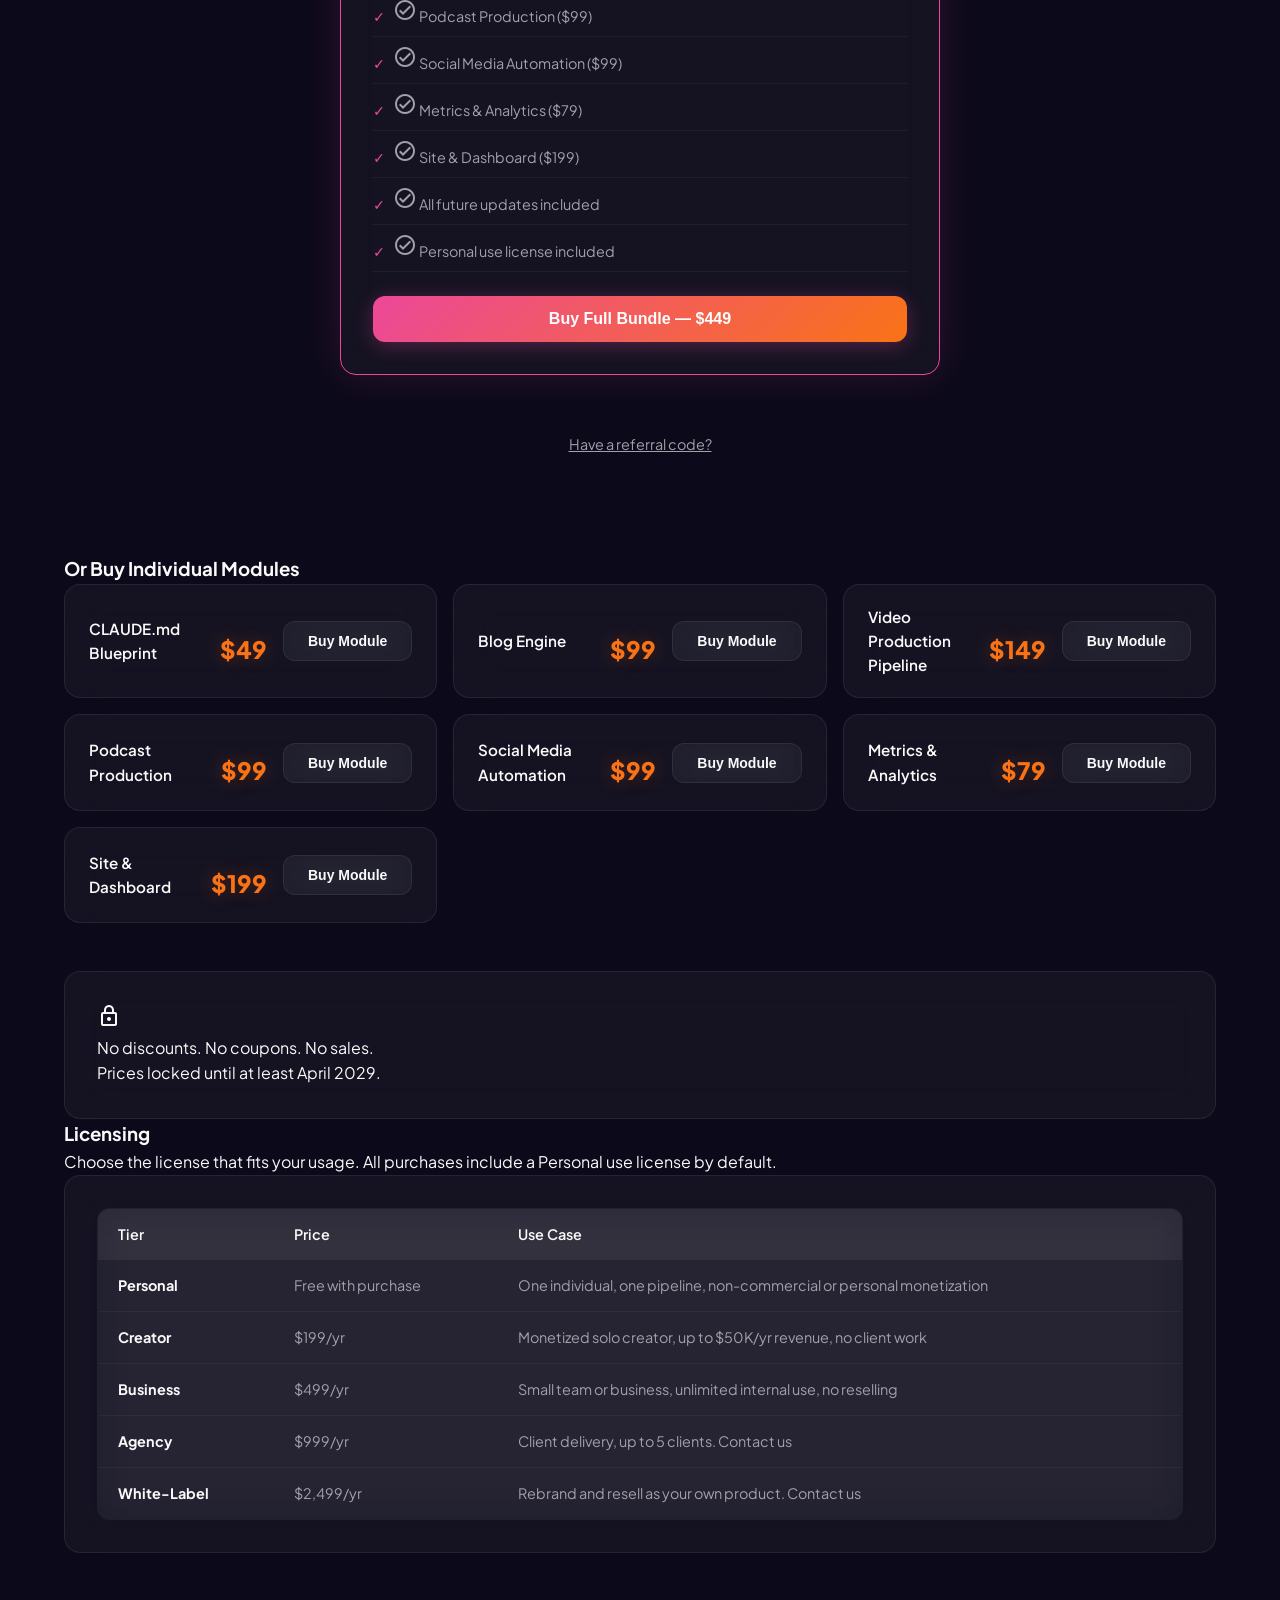
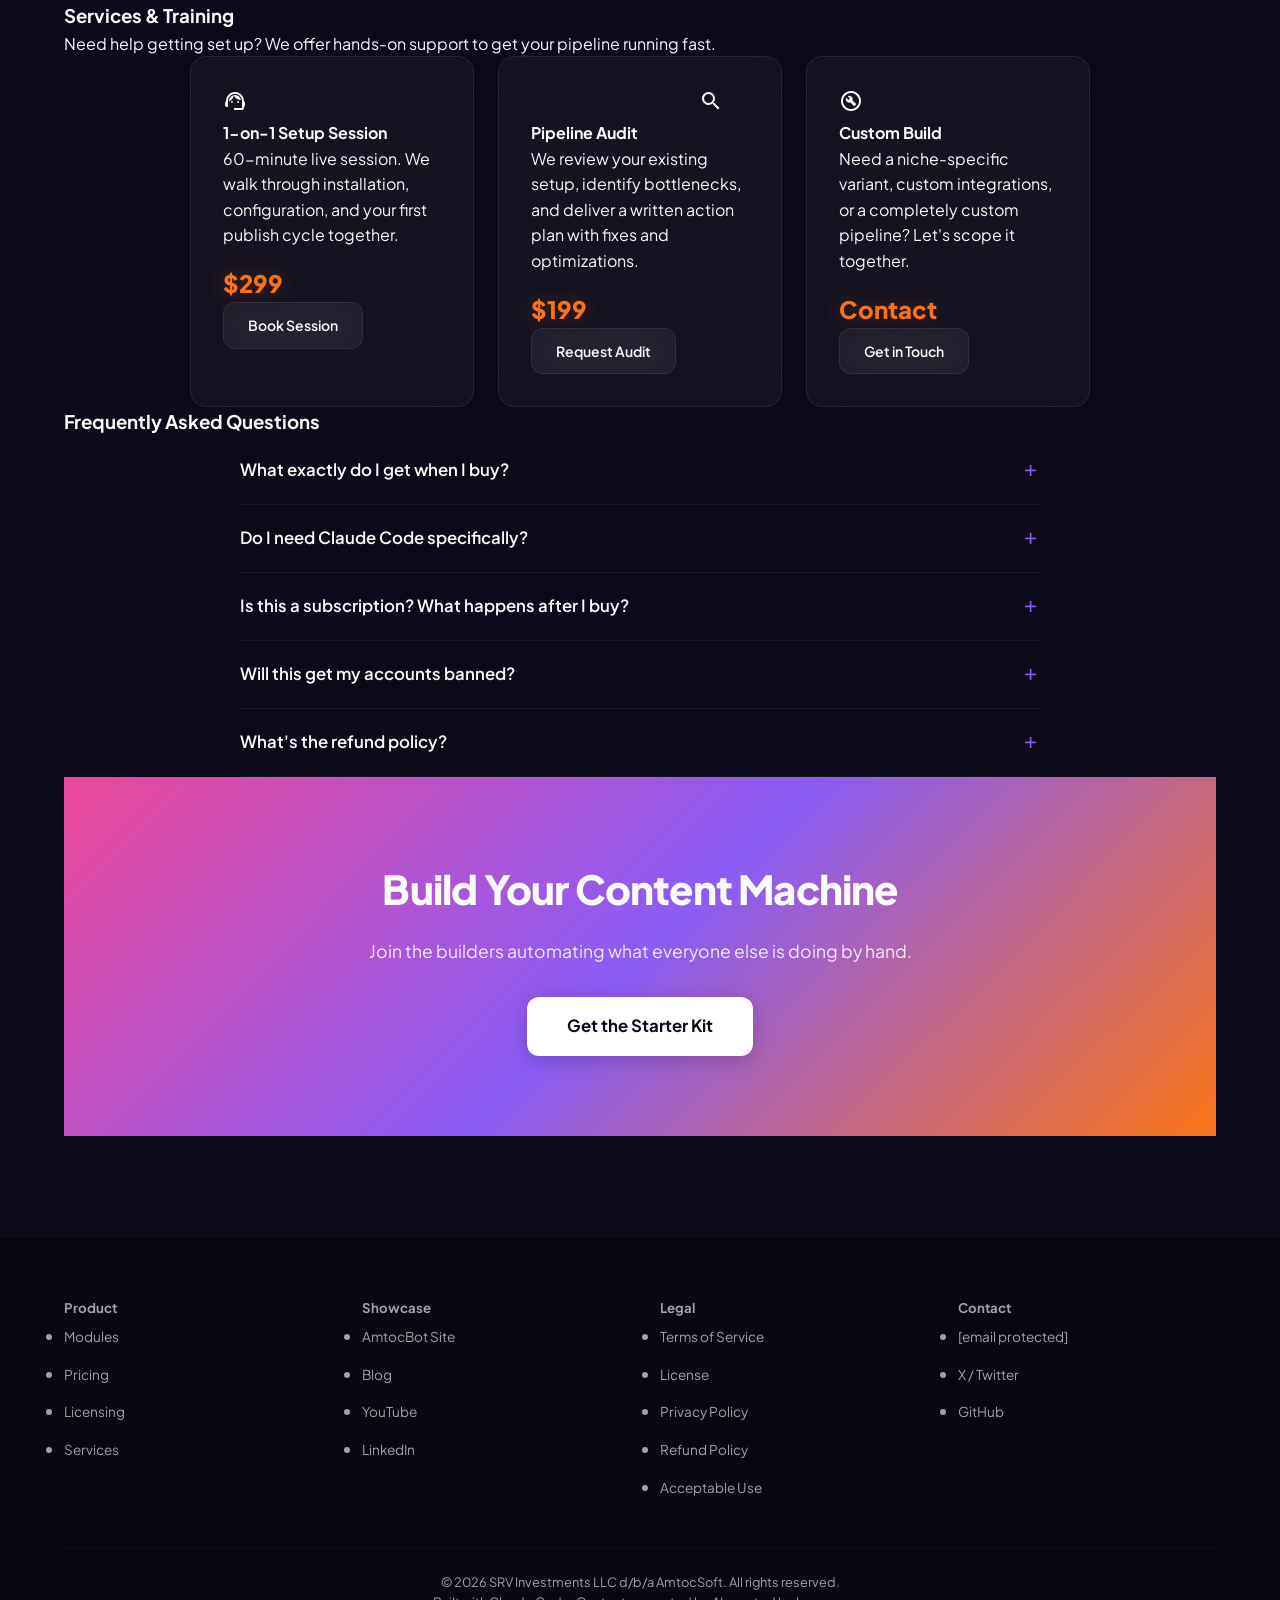
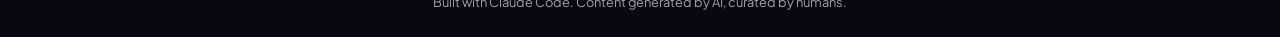
==== commit b8e14fcd: "ux(launch-basics): hero one-liner on landing variants, drop draft-placeholder badges from legal page" ====
--- a/index.html
+++ b/index.html
@@ -101,7 +101,7 @@
         </div>
       </div>
       <h1>The Content Machine</h1>
-      <p class="subtitle">250+ blog posts. 50+ videos. 39 podcasts. 137 shorts. Get the exact system behind it all.</p>
+      <p class="subtitle">250+ blog posts. 50+ videos. 39 podcasts. 137 shorts. Get the exact system, scripts, and templates to build a fully automated AI content pipeline from scratch.</p>
       <div class="hero-ctas">
         <a href="#stage-5" class="btn-primary" data-track="hero-get-kit">Get the Starter Kit</a>
         <a href="https://amtocbot.com" class="btn-outline" target="_blank" rel="noopener" data-track="hero-see-live">See It Live</a>
